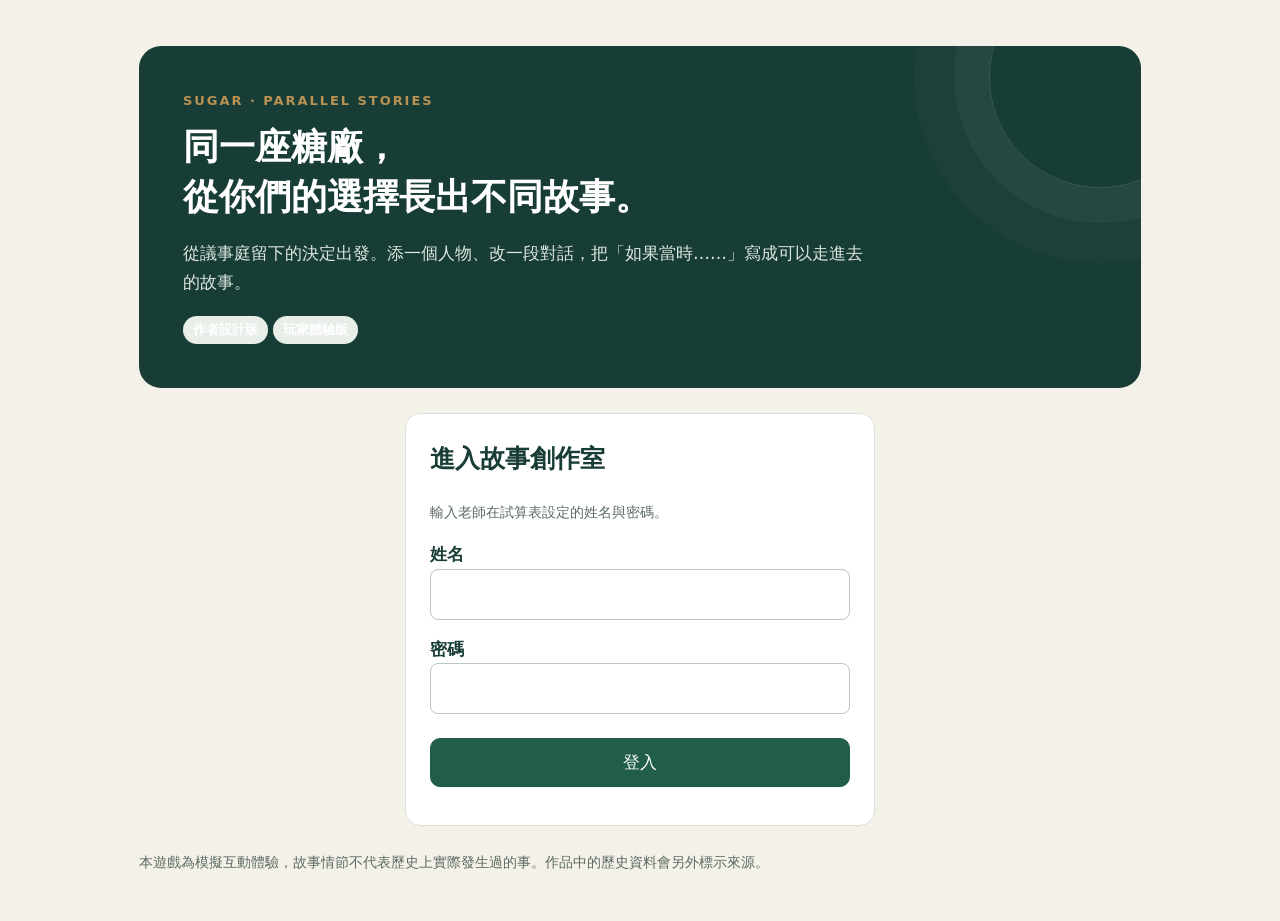
==== index.html @ bdce136a "Add collaborative story editor and GAS connection" ====
<!doctype html>
<html lang="zh-Hant"><head><meta charset="utf-8"><meta name="viewport" content="width=device-width,initial-scale=1"><title>糖的多重宇宙｜故事創作室</title>
<style>
:root{--ink:#183d36;--green:#215d4b;--paper:#f4f1e8;--line:#d9dfd7;--muted:#5c6b65;--gold:#b48032;--blue:#386b94;--red:#a94135}*{box-sizing:border-box}body{margin:0;background:var(--paper);color:var(--ink);font:17px/1.7 system-ui,"Noto Sans TC",sans-serif}button,input,textarea,select{font:inherit}button{cursor:pointer;border:1px solid var(--line);background:white;color:var(--ink);border-radius:10px;padding:9px 16px;min-height:44px}button:hover{border-color:var(--green);background:#edf3ed}button:disabled{opacity:.48;cursor:wait}button.primary{background:var(--green);border-color:var(--green);color:white}button.danger{color:var(--red)}button.small{padding:5px 10px;font-size:14px;min-height:36px}a{color:var(--green)}h1,h2,h3,p{margin-top:0}h1{font-size:30px;line-height:1.4}h2{font-size:25px}h3{font-size:20px;margin-bottom:10px}small,.muted{color:var(--muted);font-size:14px}.eyebrow{font-size:13px;letter-spacing:.15em;color:#b89252;font-weight:750}.top{background:#183d36;color:white;padding:20px 32px;display:flex;align-items:center;justify-content:space-between;gap:18px;flex-wrap:wrap}.brand{font-size:23px;font-weight:800;letter-spacing:.05em}.top .muted{color:#cfddd4}.top select{max-width:250px;color:var(--ink)}.row{display:flex;gap:12px;align-items:center;flex-wrap:wrap}.row.between{justify-content:space-between}.shell{display:grid;grid-template-columns:215px 1fr;min-height:calc(100vh - 100px)}aside.nav{padding:28px 18px;border-right:1px solid var(--line)}.nav button{display:block;width:100%;text-align:left;margin-bottom:7px;background:transparent;border-color:transparent}.nav button.active{background:var(--ink);color:white}.nav .divider{margin-top:24px;border-top:1px solid var(--line);padding-top:18px}main{padding:30px;max-width:1350px;width:100%;min-width:0}.panel,.card{background:white;border:1px solid var(--line);border-radius:15px;padding:24px;margin-bottom:18px}.card{box-shadow:0 5px 22px #153d3006}.card h3{margin-bottom:8px}.grid{display:grid;grid-template-columns:repeat(auto-fit,minmax(245px,1fr));gap:18px}.grid .card{margin-bottom:0}.split{display:grid;grid-template-columns:260px minmax(0,1fr);gap:22px}.list button{display:block;text-align:left;width:100%;margin-bottom:9px;white-space:normal}.list button.selected{border:2px solid var(--green);background:#edf4ef}.tag{display:inline-block;padding:3px 10px;border-radius:20px;background:#e8efe9;font-size:13px;font-weight:700}.tag.choice{background:#f6ead2;color:#86570d}.tag.ending{background:#e5edf7;color:#315e88}.tag.pending{background:#faeadb;color:#92531c}.tag.material{background:#f3e8f1;color:#7c4c74}.notice{border-left:4px solid var(--gold);background:#fcf6e8;padding:14px 18px;border-radius:5px;margin-bottom:20px}.notice.good{border-color:var(--green);background:#eaf3ed}.notice.error{border-color:var(--red);background:#fff0ed;white-space:pre-wrap}label{display:block;font-weight:650;margin:15px 0 6px}input,select,textarea{width:100%;padding:10px 12px;border:1px solid #bac9c0;border-radius:8px;background:white;color:var(--ink);font-weight:400}textarea{min-height:105px;resize:vertical;line-height:1.7}input:focus,select:focus,textarea:focus,button:focus-visible{outline:3px solid #c4d8ce;outline-offset:2px}input[type=checkbox]{width:auto;margin-right:8px;accent-color:var(--green)}label.check{font-size:15px;font-weight:400}.toolbar{display:flex;gap:10px;align-items:center;flex-wrap:wrap;margin:22px 0 8px}.sticky{position:sticky;bottom:0;padding:12px;background:#fffef5f5;border:1px solid var(--line);border-radius:10px;z-index:2}.save-state{font-size:14px;color:var(--muted)}.option{border-left:4px solid #c7a565;padding:0 0 8px 16px;margin:20px 0}.option .row>label{flex:1}.option label{margin:8px 0}.hero{max-width:1050px;margin:46px auto;padding:0 24px}.hero-head{background:var(--ink);color:white;border-radius:22px;padding:44px;position:relative;overflow:hidden}.hero-head:after{content:"";position:absolute;width:220px;height:220px;border:1px solid #ffffff22;border-radius:50%;right:-70px;top:-80px;box-shadow:0 0 0 35px #ffffff09,0 0 0 75px #ffffff05;pointer-events:none}.hero-head h1{font-size:36px;max-width:700px;margin:10px 0 16px}.hero-head p{max-width:680px;color:#dce6df}.login{max-width:470px;margin:25px auto}.demo{background:#ffedc6;color:#6d4a12;padding:8px 20px;text-align:center;font-size:14px}.spinner{display:inline-block;width:16px;height:16px;border:2px solid #ffffff66;border-top-color:white;border-radius:50%;animation:spin .8s linear infinite;margin-right:7px;vertical-align:middle}@keyframes spin{to{transform:rotate(360deg)}}#toast{position:fixed;bottom:24px;left:50%;transform:translateX(-50%);padding:12px 22px;background:var(--ink);color:white;border-radius:10px;z-index:30;max-width:90%;box-shadow:0 8px 30px #0003}#toast:empty{display:none}.map-wrap{overflow:auto;max-height:650px;border-radius:12px;background:#f5f8f2;border:1px solid var(--line)}.map-canvas{position:relative}.map-node{position:absolute;width:215px;min-height:90px;text-align:left;box-shadow:0 3px 10px #153d3010}.map-node b{display:block}.map-node small{display:block;font-size:12px}.map-canvas svg{position:absolute;top:0;left:0;overflow:visible}.play{max-width:900px;margin:36px auto;padding:0 22px}.play-card{padding:36px;background:white;border:1px solid var(--line);border-radius:18px;box-shadow:0 10px 35px #183d3608}.story-text{font-size:20px;white-space:pre-wrap;line-height:1.95;margin:24px 0}.play-options button{display:block;width:100%;text-align:left;padding:17px 20px;margin:13px 0;border:1px solid #a9bfb2}.play-img{max-height:350px;width:100%;object-fit:contain;background:#edf2ec;border-radius:12px;margin:14px 0}.role-img{width:100%;height:180px;object-fit:contain;border-radius:9px;background:#f1f4eb}.kicker{font-size:14px;color:var(--muted)}details{border-top:1px solid var(--line);padding:14px 0;margin-top:22px}summary{cursor:pointer;font-weight:650}.history{white-space:pre-wrap;background:#f6f7f2;padding:14px;border-radius:8px;max-height:280px;overflow:auto;font-size:14px}dialog{border:1px solid var(--line);border-radius:18px;width:min(700px,94vw);max-height:88vh;padding:25px;color:var(--ink)}dialog::backdrop{background:#102d2499}.empty{padding:30px;text-align:center;color:var(--muted)}.source-line{border-top:1px solid var(--line);padding-top:12px;margin-top:12px}.sr-only{position:absolute;width:1px;height:1px;overflow:hidden;clip:rect(0,0,0,0)}
@media(max-width:850px){.shell{grid-template-columns:1fr}.nav{display:flex;overflow-x:auto;padding:12px!important;border-bottom:1px solid var(--line)}.nav button{width:auto;white-space:nowrap;margin:0}.nav .divider{margin:0;padding:0;border:0}.nav .nav-note{display:none}main{padding:20px}.split{grid-template-columns:1fr}.list{display:flex;overflow:auto;gap:8px}.list button{min-width:180px}.hero-head{padding:30px}.hero-head h1{font-size:29px}.top{padding:16px 20px}.play-card{padding:24px}.brand{font-size:20px}.story-text{font-size:18px}}
</style></head><body><div id="app"></div><div id="toast" role="status" aria-live="polite"></div><dialog id="modal"></dialog>
<script src="config.js"></script>
<script src="transport.js"></script>
<script>/* Shared story schema, validation and sample. No credentials or student data. */
var StoryModel = (function () {
  'use strict';
  function copy(x) { return JSON.parse(JSON.stringify(x)); }
  function validate(entities) {
    var alive = entities.filter(function (e) { return !e.deleted; });
    var nodes = alive.filter(function (e) { return e.type === 'node'; });
    var roles = alive.filter(function (e) { return e.type === 'role'; });
    var sources = alive.filter(function (e) { return e.type === 'source'; });
    var byId = {}, errors = [], warnings = [], reached = {};
    alive.forEach(function (e) { byId[e.id] = e; });
    if (!roles.length) errors.push('至少要有一位可選角色。');
    if (!nodes.length) errors.push('還沒有故事情節。');
    var info = alive.find(function(e){return e.type==='info';});
    if (!info || !info.data.title || !info.data.intro) errors.push('請補上故事名稱與共同開場。');
    function targets(n) {
      return n.data.kind === 'choice' ? (n.data.options || []).map(function(o){return o.target;}) : n.data.kind === 'scene' ? [n.data.next] : [];
    }
    nodes.forEach(function(n){
      var d=n.data;
      if (!d.title || !d.text) errors.push('「'+(d.title||'未命名情節')+'」缺少標題或內容。');
      if (['scene','choice','ending'].indexOf(d.kind)<0) errors.push('情節類型不正確。');
      if (d.kind==='choice' && (!d.options || d.options.length<2 || d.options.length>4)) errors.push('「'+d.title+'」請設計 2 至 4 個選項。');
      if(d.kind==='choice') (d.options||[]).forEach(function(o){if(!o.label)errors.push('「'+d.title+'」有空白選項。');});
      targets(n).forEach(function(t){if(!t||!byId[t]||byId[t].type!=='node')errors.push('「'+d.title+'」有尚未接好的下一幕。');});
      (d.sourceIds||[]).forEach(function(id){var s=byId[id];if(!s||s.type!=='source'||!s.data.approved)errors.push('「'+d.title+'」引用的史料尚未由教師確認。');});
      if(d.imageId && (!byId[d.imageId] || byId[d.imageId].type!=='asset'))errors.push('「'+d.title+'」的圖片已刪除。');
    });
    roles.forEach(function(r){
      if(!r.data.name||!r.data.job||!r.data.background)errors.push('角色「'+(r.data.name||'未命名')+'」的身分資料未完成。');
      if(!byId[r.data.startNode]||byId[r.data.startNode].type!=='node')errors.push('角色「'+r.data.name+'」尚未指定起點。');
      if(r.data.imageId && (!byId[r.data.imageId] || byId[r.data.imageId].type!=='asset'))errors.push('角色「'+r.data.name+'」的圖片已刪除。');
    });
    // Fixed point: every reachable node must have a possible path to an ending.
    var canEnd={};nodes.filter(function(n){return n.data.kind==='ending';}).forEach(function(n){canEnd[n.id]=true;});
    var changed=true;
    while(changed){changed=false;nodes.forEach(function(n){if(!canEnd[n.id] && targets(n).some(function(t){return canEnd[t];})){canEnd[n.id]=true;changed=true;}});}
    function walk(id, seen){if(seen[id]||!byId[id]||byId[id].type!=='node')return;seen[id]=true;reached[id]=true;targets(byId[id]).forEach(function(t){walk(t,seen);});}
    roles.forEach(function(r){var seen={};walk(r.data.startNode,seen);Object.keys(seen).forEach(function(id){if(!canEnd[id])errors.push('從「'+r.data.name+'」可走到「'+byId[id].data.title+'」，但無法抵達結局。');});});
    nodes.forEach(function(n){if(!reached[n.id])warnings.push('「'+n.data.title+'」目前沒有角色會走到。');});
    if(!sources.some(function(s){return s.data.approved;}))warnings.push('尚未放入教師確認的歷史資料。');
    return {errors:Array.from(new Set(errors)),warnings:Array.from(new Set(warnings))};
  }
  function seed() {
    function e(id,type,data){return {id:id,type:type,data:data,rev:1,deleted:false};}
    var entities=[
      e('info','info',{title:'明早，春生要去哪裡？',intro:'新工場開始運轉。春生想學機器，家裡卻還有甘蔗沒砍完。選擇一個身分，走進這場交涉。',disclaimer:'本遊戲為學生創作的模擬故事，情節不代表歷史上實際發生過的事。'}),
      e('role-spring','role',{name:'陳春生',job:'製糖工人',background:'想進工場學機器，農忙時也會回家幫忙。阿泉是父親，文清是表哥。',want:'想學會一門技術。',worry:'怕錯過試做，也怕父親一個人做不完。',startNode:'spring-choice',imageId:''}),
      e('role-farmer','role',{name:'陳阿泉',job:'蔗農',background:'靠交蔗養家。春生是兒子，文清是外甥。',want:'收好的甘蔗順利交出去。',worry:'春生去工場後，田裡少一雙手。',startNode:'farmer-choice',imageId:''}),
      e('spring-choice','node',{kind:'choice',title:'明早兩邊都需要我',text:'主任說師傅明早能帶我試做。父親卻說，東邊的田還有一半沒砍。今晚得先給一個答覆。',response:'',options:[{id:'a',label:'先找父親談幫忙時間',target:'ask-neighbor'},{id:'b',label:'先問主任能否改試做時間',target:'ask-chief'}],sourceIds:[],imageId:''}),
      e('farmer-choice','node',{kind:'choice',title:'兒子想去工場',text:'春生把上工的消息告訴我。我希望他學技術，可是明早少一個人，甘蔗恐怕砍不完。',response:'',options:[{id:'a',label:'去問鄰居能否幫半天',target:'ask-neighbor'},{id:'b',label:'請春生先問工場能否改時間',target:'ask-chief'}],sourceIds:[],imageId:''}),
      e('ask-neighbor','node',{kind:'scene',title:'鄰居也在等車',text:'鄰居願意幫半天，但要先知道自己家的車何時到。文清翻開車班簿，還得確認另一戶的安排。',response:'鄰居沒有立刻答應整天幫忙，送蔗和人手得一起商量。',next:'end-help',sourceIds:[],imageId:''}),
      e('ask-chief','node',{kind:'scene',title:'師傅的另一個時段',text:'主任去問師傅。師傅說下午可以再帶一次，但原本要檢查機器的工作，得先找到人接手。',response:'主任請大家確認時間，春生也得重新安排家裡的工作。',next:'end-time',sourceIds:[],imageId:''}),
      e('end-help','node',{kind:'ending',title:'一起等一個確定的時間',text:'春生先去工場。阿泉和鄰居約好輪流幫忙，等文清確認車班，再把剩下的蔗搬到路口。學技術的機會留下了，兩家的工作也變得更依靠彼此。',response:'',sourceIds:[],imageId:''}),
      e('end-time','node',{kind:'ending',title:'重新排過的下午',text:'春生早上留在田裡，下午再去工場。主任找到人先做檢查，師傅才空出時間。大家暫時排好了，但下一次農忙，仍得提早說清楚。',response:'',sourceIds:[],imageId:''}),
      e('source-factory','source',{title:'橋仔頭糖廠資料',fact:'請從讀過的歷史線索卡選一段與本故事有關的史實，並核對原始資料。',url:'https://tcmb.culture.tw/zh-tw/detail?id=20201124000003&indexCode=BOCH_CountryCulture_11',approved:false}),
      e('material-example','material',{who:'春生',stage:'第一輪事件一',action:'跟家裡約好幫忙時間',reason:'想學機器，也想知道家裡哪一天最需要我。',prediction:'父親可能會請鄰居幫忙，但得先確認車班。',setting:'不喜歡答應了又失約。',sample:true})
    ];
    return entities;
  }
  function clean(type,d,isTeacher,old) {
    d=d||{}; var result={};
    var fields={info:['title','intro','disclaimer'],role:['name','job','background','want','worry','startNode','imageId'],node:['kind','title','text','response','next','imageId'],source:['title','fact','url'],material:['who','stage','action','reason','prediction','setting'],comment:['text','targetId']};
    if(!fields[type])throw new Error('無法儲存這種資料。');
    fields[type].forEach(function(k){result[k]=String(d[k]||'').slice(0,k==='text'?6000:2000);});
    if(type==='node'){
      if(['scene','choice','ending'].indexOf(result.kind)<0)throw new Error('請選擇情節類型。');
      result.options=(d.options||[]).slice(0,4).map(function(o,i){return{id:String(o.id||('option-'+i)).slice(0,100),label:String(o.label||'').slice(0,300),target:String(o.target||'').slice(0,120)};});
      result.sourceIds=(d.sourceIds||[]).slice(0,20).map(function(id){return String(id).slice(0,120);});
      result.originMaterialId=String(d.originMaterialId||'').slice(0,120);
    }
    if(type==='source'){
      if(result.url && !/^https:\/\//i.test(result.url))throw new Error('史料連結請使用 https 網址。');
      var same=old && old.title===result.title && old.fact===result.fact && old.url===result.url;
      result.approved=isTeacher ? !!d.approved : !!(same && old.approved);
      if(result.approved && (!result.title||!result.fact||!result.url))throw new Error('教師確認前，請補齊史實、標題和來源網址。');
    }
    return result;
  }
  function publicEntities(entities) {
    var usedImages={};entities.forEach(function(e){if(!e.deleted && ['role','node'].indexOf(e.type)>=0 && e.data.imageId)usedImages[e.data.imageId]=true;});
    return entities.filter(function(e){return !e.deleted && ['info','role','node','source','asset'].indexOf(e.type)>=0 && (e.type!=='source'||e.data.approved) && (e.type!=='asset'||usedImages[e.id]);}).map(function(e){var d=copy(e.data);if(e.type==='node')delete d.originMaterialId;return{id:e.id,type:e.type,data:d};});
  }
  return {copy:copy,validate:validate,seed:seed,clean:clean,publicEntities:publicEntities};
})();
if(typeof module!=='undefined')module.exports=StoryModel;
</script>
<script>
'use strict';
function safeStorage(key){let memory={};try{let store=window[key];store.setItem('__studio_probe__','1');store.removeItem('__studio_probe__');return store}catch(_){return {getItem:k=>memory[k]||null,setItem:(k,v)=>{memory[k]=String(v)},removeItem:k=>{delete memory[k]},key:i=>Object.keys(memory)[i]||null,get length(){return Object.keys(memory).length}}}}
const localStore=safeStorage('localStorage'),sessionStore=safeStorage('sessionStorage');
const $=s=>document.querySelector(s),esc=s=>String(s??'').replace(/[&<>"']/g,c=>({'&':'&amp;','<':'&lt;','>':'&gt;','"':'&quot;',"'":'&#39;'}[c])),uid=()=>('e-'+(crypto.randomUUID?crypto.randomUUID():Date.now()+'-'+Math.random().toString(36).slice(2))),clone=StoryModel.copy;
const real=true,clientId=uid(),route={play:new URLSearchParams(location.search).get('play')||''};
let state={token:sessionStore.getItem('studio-token')||'',user:null,projects:[],pid:'',ws:null,tab:'info',edit:null,dirty:false,busy:false,lease:false,player:null,images:{},polling:false},toastTimer;
const tabs=[['info','01　故事開場'],['role','02　角色身分'],['material','03　議事素材'],['node','04　情節與選擇'],['map','05　故事地圖'],['source','06　歷史資料'],['asset','07　故事圖片'],['preview','08　玩家試玩'],['teacher','教師工作台']];
function toast(t){$('#toast').textContent=t;clearTimeout(toastTimer);toastTimer=setTimeout(()=>$('#toast').textContent='',6500)}
function fail(e){toast(e.message||String(e))}
function raw(name,args){if(!window.studioTransport)return Promise.reject(Error('連線程式未載入，請老師確認 GitHub 上有 transport.js。'));return window.studioTransport.call(name,args)}
async function unwrap(name,args){let r=await raw(name,args);if(!r.ok){let e=Error(r.error.message);e.code=r.error.code;e.latest=r.error.latest;throw e}return r.data}
function api(action,v={}){return unwrap('studioApi',[state.token,action,Object.assign({projectId:state.pid},v)])}
const alive=(type)=>state.ws.entities.filter(e=>!e.deleted&&(!type||e.type===type));
function nameOf(e){return e.data.title||e.data.name||e.data.who||'未命名'}
function labelKind(k){return {scene:'情節',choice:'選擇',ending:'結局'}[k]||k}
function field(label,key,value,area=false,help=''){return `<label>${label}${area?`<textarea data-field="${key}">${esc(value)}</textarea>`:`<input data-field="${key}" value="${esc(value)}">`}</label>${help?`<small>${help}</small>`:''}`}
function selectField(label,key,value,items,blank='請選擇'){return `<label>${label}<select data-field="${key}"><option value="">${blank}</option>${items.map(x=>`<option value="${esc(x.id)}" ${x.id===value?'selected':''}>${esc(x.label||nameOf(x))}</option>`).join('')}</select></label>`}
function openModal(html){$('#modal').innerHTML=`<div class="row between"><h2>查看與管理</h2><button data-act="closeModal">關閉</button></div>${html}`;$('#modal').showModal()}
function draftKey(id){return 'studio-draft:'+state.user.id+':'+state.pid+':'+id}
function writeDraft(){if(!state.edit)return;try{localStore.setItem(draftKey(state.edit.id),JSON.stringify({entity:state.edit,at:new Date().toISOString()}))}catch(e){toast('這個裝置無法保留草稿，請先儲存到作品。')}}
function readForm(){let e=state.edit;if(!e)return;let f=$('#edit-form');if(!f)return;f.querySelectorAll('[data-field]').forEach(el=>{e.data[el.dataset.field]=el.type==='checkbox'?el.checked:el.value});if(e.type==='node'){e.data.options=[...f.querySelectorAll('.option')].map(el=>({id:el.dataset.id,label:el.querySelector('[data-opt="label"]').value,target:el.querySelector('[data-opt="target"]').value}));e.data.sourceIds=[...f.querySelectorAll('[data-source]:checked')].map(el=>el.dataset.source)}state.dirty=true;writeDraft();let s=$('#save-state');if(s)s.textContent='尚未存到作品 · 已保留本機草稿'}
function beforeLeave(){if(!state.dirty)return true;writeDraft();return confirm('這份內容尚未儲存，已保留在本機草稿。要先離開嗎？')}
async function releaseEdit(){let e=state.edit;if(e&&e.type==='node'&&state.lease){try{await api('releaseLease',{entityId:e.id,clientId})}catch(_){}}state.lease=false;state.edit=null;state.dirty=false}
async function loadWorkspace(){state.ws=await api('workspace');state.projects=state.projects.map(p=>p.id===state.pid?Object.assign({},p,{title:state.ws.project.title,releaseId:state.ws.project.releaseId}):p);state.images={};return state.ws}
async function refresh(){await loadWorkspace();renderShell()}
function renderLogin(){state.user=null;$('#app').innerHTML=`<div class="hero"><div class="hero-head"><div class="eyebrow">SUGAR · PARALLEL STORIES</div><h1>同一座糖廠，<br>從你們的選擇長出不同故事。</h1><p>從議事庭留下的決定出發。添一個人物、改一段對話，把「如果當時……」寫成可以走進去的故事。</p><span class="tag">作者設計版</span> <span class="tag">玩家體驗版</span></div><form id="login-form" class="panel login"><h2>進入故事創作室</h2><p class="muted">輸入老師在試算表設定的姓名與密碼。</p><label>姓名<input id="login-name" autocomplete="username" required maxlength="80"></label><label>密碼<input id="login-password" type="password" autocomplete="current-password" required maxlength="128"></label><button class="primary" style="width:100%;margin-top:18px" id="login-submit">登入</button><p id="login-error" role="alert" class="muted" style="margin-top:14px"></p></form><p class="muted">本遊戲為模擬互動體驗，故事情節不代表歷史上實際發生過的事。作品中的歷史資料會另外標示來源。</p></div>`}
async function login(name,password){let b=$('#login-submit');if(b){b.disabled=true;b.innerHTML='<span class="spinner"></span>登入中'}try{let d=await unwrap('studioLogin',[name,password]);state.token=d.token;sessionStore.setItem('studio-token',d.token);state.user=d.user;state.projects=d.projects;state.pid=d.projects[0]?.id||'';if(state.pid)await loadWorkspace();renderShell()}catch(e){$('#login-error').textContent=e.message}finally{if(b){b.disabled=false;b.textContent='登入'}}}
function renderShell(){if(!state.user)return;let prev=state.tab==='preview';$('#app').innerHTML=`<header class="top"><div><div class="brand">糖的多重宇宙 <span style="font-size:14px;font-weight:400">／故事創作室</span></div><div class="muted">${esc(state.user.name)} · ${state.user.role==='teacher'?'教師':'故事作者'}</div></div><div class="row"><label class="sr-only" for="project-select">選擇作品</label><select id="project-select">${state.projects.map(p=>`<option value="${esc(p.id)}" ${p.id===state.pid?'selected':''}>${esc(p.title)}</option>`).join('')}</select><button data-act="logout" class="small">登出</button></div></header><div class="shell"><aside class="nav">${tabs.filter(t=>t[0]!=='teacher'||state.user.role==='teacher').map(t=>`<button data-act="tab" data-id="${t[0]}" class="${state.tab===t[0]?'active':''}">${t[1]}</button>`).join('')}<div class="nav-note divider"><small>一人編一幕，一起接故事。<br>其他人的修改約 12 秒後更新。<br>同一幕一次由一個頁面編輯。</small></div></aside><main id="main">${!state.ws?'<div class="panel"><h2>還沒有可編輯的作品</h2><p>請老師將你的帳號加入作品。</p>'+(state.user.role==='teacher'?'<button data-act="newProject" class="primary">建立作品</button>':'')+'</div>':''}</main></div>`;if(!state.ws)return;if(prev){startPlayer({entities:StoryModel.publicEntities(alive()),version:'草稿',projectId:state.pid},true);return}renderTab()}
function heading(title,description,extra=''){return `<div class="row between" style="margin-bottom:22px"><div><div class="eyebrow">STORY WORKSHOP</div><h1 style="margin:6px 0">${title}</h1><p class="muted" style="margin:0">${description}</p></div>${extra}</div>`}
function draftsMarkup(){let prefix='studio-draft:'+state.user.id+':'+state.pid+':',found=[];for(let i=0;i<localStore.length;i++){let k=localStore.key(i);if(k&&k.startsWith(prefix)){try{let d=JSON.parse(localStore.getItem(k));found.push(d.entity)}catch(_){}}}return found.length?'<div class="notice"><b>這個裝置有尚未送出的草稿</b><div class="toolbar">'+found.map(e=>`<button class="small" data-act="openDraft" data-id="${esc(e.id)}">接回：${esc(nameOf(e))}</button>`).join('')+'</div></div>':''}
function renderTab(){let main=$('#main');if(!main||!state.ws)return;let tab=state.tab;
 if(['info','role','node','source','material'].includes(tab)){let titles={info:['故事從哪裡開始？','先說清楚發生了什麼事，讓觀眾知道自己即將進入什麼世界。'],role:['觀眾可以成為誰？','延續議事庭的角色，補上這個故事真正會用到的經驗。'],node:['把「接下來」寫成一幕','先寫這一刻發生什麼事，再把選項接到下一幕。'],source:['故事裡哪些有歷史依據？','用自己的話寫下史實，再附上看過的資料。'],material:['從你們做過的決定開始','挑一份議事紀錄，想像這個決定之後，還有誰會受到影響。']};let list=alive(tab),create=tab!=='info'?`<button data-act="newEntity" data-id="${tab}" class="primary">＋ ${tab==='node'?'新增一幕':tab==='role'?'新增角色':tab==='source'?'新增史料':'新增素材'}</button>`:'';main.innerHTML=heading(...titles[tab],create)+draftsMarkup()+`<div class="split"><section class="list">${list.map(e=>`<button data-act="selectEntity" data-id="${esc(e.id)}" class="${state.edit?.id===e.id?'selected':''}">${e.type==='node'?`<span class="tag ${e.data.kind}">${labelKind(e.data.kind)}</span><br>`:''}${esc(nameOf(e))}${e.type==='source'?`<br><small>${e.data.approved?'教師已確認':'待核對'}</small>`:''}</button>`).join('')||'<p class="muted">還沒有內容，先新增一張卡。</p>'}</section><section id="editor">${state.edit?editorMarkup():'<div class="panel empty">選一張卡，開始編輯。<br>也可以先看示例，再改成自己的故事。</div>'}</section></div>`;if(state.edit)hydrateImages();return}
 if(tab==='map'){main.innerHTML=heading('看見故事怎麼分開，又在哪裡相遇','點一張情節卡就能修改。線上的文字是玩家可以選的行動。')+mapMarkup();return}
 if(tab==='asset'){main.innerHTML=heading('為故事加入畫面','可上傳 JPG、PNG、WebP；系統會先縮小圖片。請使用有權使用的圖片。')+`<div class="panel"><label>選擇圖片<input type="file" id="image-upload" accept="image/png,image/jpeg,image/webp"></label><p class="muted" id="upload-status">圖片不會自動公開；要等老師發布作品後，玩家才看得到。</p></div><div class="grid">${alive('asset').map(e=>`<div class="card"><img class="role-img" data-image="${esc(e.id)}" alt="${esc(e.data.name)}"><h3>${esc(e.data.name)}</h3><p class="muted">在角色或情節卡的「圖片」欄選取即可使用。</p></div>`).join('')}</div>`;hydrateImages();return}
 if(tab==='teacher')renderTeacher();
}
function editorMarkup(){let e=state.edit,d=e.data,type=e.type,nodes=alive('node'),assets=alive('asset'),body='';let draft=localStore.getItem(draftKey(e.id));
 if(type==='info')body=field('作品名稱','title',d.title)+field('共同開場','intro',d.intro,true,'交代地點、正在發生的事，以及觀眾需要面對的問題。')+field('故事說明','disclaimer',d.disclaimer,true);
 if(type==='role')body=field('角色姓名','name',d.name)+field('身分／職業','job',d.job)+field('背景與人物關係','background',d.background,true)+field('他希望什麼？','want',d.want)+field('他擔心什麼？','worry',d.worry)+selectField('從哪一幕開始？','startNode',d.startNode,nodes)+selectField('角色圖片','imageId',d.imageId,assets,'先不放圖片');
 if(type==='node')body=`${d.originMaterialId?`<div class="notice"><b>這一幕來自議事素材</b><p style="margin:6px 0">${esc(alive('material').find(x=>x.id===d.originMaterialId)?.data.reason||'原素材已移到回收區')}</p><small>沿用當時的理由，補上後來發生的事。</small></div>`:''}`+selectField('這一幕的類型','kind',d.kind,[{id:'scene',label:'情節：讀完接下一幕'},{id:'choice',label:'選擇：觀眾決定怎麼做'},{id:'ending',label:'結局：這條故事在這裡收束'}])+field('這一幕叫什麼？','title',d.title)+field('觀眾會看到的故事','text',d.text,true,'寫出人物的動作或對話，讓觀眾知道眼前發生什麼事。')+(d.kind==='choice'?`<label>觀眾可以怎麼做？</label><small>先設計兩個合理的做法；想讓第三條故事出現時再新增。</small>${(d.options||[]).map((o,i)=>`<div class="option" data-id="${esc(o.id)}"><label>選項 ${i+1}<input data-opt="label" value="${esc(o.label)}" placeholder="例如：先去問鄰居能不能幫半天"></label><label>選了以後到哪一幕？<select data-opt="target"><option value="">先留白，稍後接線</option>${nodes.map(n=>`<option value="${esc(n.id)}" ${o.target===n.id?'selected':''}>${esc(n.data.title)}</option>`).join('')}</select></label><button class="small danger" type="button" data-act="removeOption" data-id="${i}">移除這個選項</button></div>`).join('')}<button type="button" data-act="addOption" ${d.options?.length>=4?'disabled':''}>＋ 加一個選項</button>`:d.kind==='scene'?selectField('讀完以後到哪一幕？','next',d.next,nodes):'<div class="notice good">這是一個結局。說清楚誰的生活改變了，也可以留下尚未解決的事。</div>')+field('補充對話或後續反應（可留白）','response',d.response,true)+selectField('這一幕的圖片','imageId',d.imageId,assets,'先不放圖片')+`<label>引用哪些歷史資料？</label>${alive('source').map(s=>`<label class="check"><input type="checkbox" data-source="${esc(s.id)}" ${(d.sourceIds||[]).includes(s.id)?'checked':''}>${esc(s.data.title)} · ${s.data.approved?'教師已確認':'待核對'}</label>`).join('')||'<small>先到「歷史資料」新增史料卡。</small>'}`;
 if(type==='source')body=field('資料名稱','title',d.title)+field('從資料中確認的史實','fact',d.fact,true,'只寫資料真的有提到的內容。角色的心情與結局可以創作。')+field('原始資料網址','url',d.url)+(state.user.role==='teacher'?`<label class="check"><input type="checkbox" data-field="approved" ${d.approved?'checked':''}>我已核對原資料，確認這段史實可以使用。</label>`:`<div class="notice ${d.approved?'good':''}">${d.approved?'教師已確認。修改內容後，會重新等待核對。':'由教師核對後，才能用於發布作品。'}</div>`);
 if(type==='material')body=field('這是誰的決定？','who',d.who)+field('哪個事件／回合？','stage',d.stage)+field('當時怎麼選？','action',d.action)+field('當時的理由','reason',d.reason,true)+field('預想會發生什麼事？','prediction',d.prediction,true)+field('想保留的角色設定','setting',d.setting,true)+`<button type="button" data-act="materialToNode">用這份素材建立一幕</button>`;
 let lease=type==='node'?`<div class="notice ${state.lease?'good':''}">${state.lease?'這一幕目前由你編輯。':'目前無法儲存這一幕。可以閱讀、保留本機草稿，或重新取得編輯權。'} ${!state.lease?'<button type="button" class="small" data-act="acquire">重新取得編輯權</button>':''}</div>`:'';
 return `<form id="edit-form" class="panel">${lease}<div class="row between"><span class="tag">${{info:'共同開場',role:'角色卡',node:labelKind(d.kind),source:'歷史資料',material:'議事素材'}[type]}</span><small>${e.rev?'版本 '+e.rev:'尚未建立'}</small></div>${draft&&!state.dirty?'<div class="notice" style="margin-top:16px">這個裝置有未清除的草稿。<button class="small" type="button" data-act="recoverDraft">查看並接回草稿</button></div>':''}${body}<div class="toolbar sticky"><button type="submit" class="primary" id="save-button" ${state.busy||(type==='node'&&!state.lease)?'disabled':''}>${state.busy?'<span class="spinner"></span>儲存中':'儲存這張卡'}</button><span class="save-state" id="save-state">${state.dirty?'尚未存到作品 · 已保留本機草稿':'已載入作品內容'}</span>${e.rev?'<button type="button" class="small" data-act="history">修改紀錄</button>':''}${e.rev&&type!=='info'?'<button type="button" class="small danger" data-act="deleteEntity">移到回收區</button>':''}</div></form>${type==='node'&&e.rev?commentsMarkup(e.id):''}`;
}
function commentsMarkup(id){let comments=alive('comment').filter(c=>c.data.targetId===id);return `<div class="panel"><h3>一起討論這一幕</h3>${comments.map(c=>`<p><span class="tag">${esc(state.ws.users.find(u=>u.id===c.updatedBy)?.name||'故事作者')}</span> ${esc(c.data.text)}</p>`).join('')}<label>留言<textarea id="comment-text" placeholder="例如：如果阿泉先答應了，春生還會擔心什麼？"></textarea></label><button data-act="comment">留下建議</button></div>`}
async function selectEntity(id){if(!beforeLeave())return;await releaseEdit();let e=state.ws.entities.find(e=>e.id===id);if(!e||e.deleted)return;state.edit=clone(e);state.tab=e.type;if(e.type==='node')await acquire(false);renderShell()}
async function acquire(render=true){try{await api('lease',{entityId:state.edit.id,clientId});state.lease=true}catch(e){state.lease=false;toast(e.message)}if(render)renderTab()}
async function newEntity(type,custom){if(!beforeLeave())return;await releaseEdit();let data={info:{},role:{name:'',job:'',background:'',want:'',worry:'',startNode:'',imageId:''},node:{kind:'choice',title:'',text:'',response:'',next:'',options:[{id:uid(),label:'',target:''},{id:uid(),label:'',target:''}],sourceIds:[],imageId:''},source:{title:'',fact:'',url:'',approved:false},material:{who:'',stage:'',action:'',reason:'',prediction:'',setting:''}}[type];state.edit={id:uid(),type,data:Object.assign(data,custom||{}),rev:0,deleted:false};state.tab=type;state.dirty=true;writeDraft();if(type==='node')await acquire(false);renderShell()}
async function save(){if(state.busy||!state.edit)return;readForm();state.busy=true;let b=$('#save-button');if(b){b.disabled=true;b.innerHTML='<span class="spinner"></span>儲存中'}$('#edit-form')?.querySelectorAll('input,textarea,select,button').forEach(el=>el.disabled=true);try{let e=state.edit,result=await api('save',{id:e.id,type:e.type,data:e.data,expectedRev:e.rev,clientId});localStore.removeItem(draftKey(e.id));state.edit=result;state.dirty=false;await loadWorkspace();toast('已儲存到作品。其他人很快就能看到。')}catch(e){writeDraft();if(e.code==='CONFLICT')showConflict(e);else toast(e.message)}finally{state.busy=false;if(state.ws&&state.tab!=='preview')renderShell()}}
function showConflict(e){openModal(`<div class="notice error">${esc(e.message)}</div><h3>目前作品中的版本</h3><pre class="history">${esc(JSON.stringify(e.latest?.data||{},null,2))}</pre><h3>你尚未送出的草稿</h3><pre class="history">${esc(JSON.stringify(state.edit.data,null,2))}</pre><p>草稿會留在本機。先載入新版本，將要保留的句子重新加入，再儲存。</p><button data-act="loadLatest" data-id="${esc(state.edit.id)}" class="primary">載入最新版本</button>`)}
function mapMarkup(){let nodes=alive('node'),roles=alive('role'),depth={},queue=roles.map(r=>[r.data.startNode,1]);while(queue.length){let [id,n]=queue.shift();if(depth[id]!==undefined||!nodes.some(x=>x.id===id))continue;depth[id]=n;let x=nodes.find(x=>x.id===id),targets=x.data.kind==='choice'?(x.data.options||[]).map(o=>o.target):x.data.kind==='scene'?[x.data.next]:[];targets.forEach(t=>queue.push([t,n+1]))}let orphan=Math.max(1,...Object.values(depth))+1;nodes.forEach(n=>{if(depth[n.id]===undefined)depth[n.id]=orphan});let all=[...roles.map(r=>({...r,depth:0})),...nodes.map(n=>({...n,depth:depth[n.id]}))],counts={},pos={};all.forEach(e=>{let col=e.depth,index=counts[col]||0;counts[col]=index+1;pos[e.id]={x:col*300+22,y:index*145+25}});let w=(Math.max(0,...all.map(x=>x.depth))+1)*300+15,h=Math.max(360,...Object.values(counts).map(n=>n*145+30));let lines='';all.forEach(e=>{let links=e.type==='role'?[{target:e.data.startNode,label:'角色起點'}]:e.data.kind==='choice'?(e.data.options||[]).map(o=>({target:o.target,label:o.label})):e.data.kind==='scene'?[{target:e.data.next,label:'下一幕'}]:[];links.forEach((l,i)=>{let a=pos[e.id],b=pos[l.target];if(!b)return;let x1=a.x+215,y1=a.y+42+i*10,x2=b.x,y2=b.y+42,back=x2<=x1,m=(x1+x2)/2;lines+=`<path d="M${x1} ${y1} C${back?x1+60:m} ${y1},${back?x2-35:m} ${y2},${x2} ${y2}" fill="none" stroke="#8ca898" stroke-width="2" marker-end="url(#arrow)"/><text x="${back?x1+4:x1+8}" y="${y1-8}" font-size="11" fill="#54685e">${esc(l.label.slice(0,9))}</text>`})});let check=StoryModel.validate(alive());return `<div class="row" style="margin-bottom:15px"><span class="tag">${roles.length} 個身分</span><span class="tag choice">${nodes.filter(n=>n.data.kind==='choice').length} 個選擇點</span><span class="tag ending">${nodes.filter(n=>n.data.kind==='ending').length} 個結局</span></div><div class="map-wrap"><div class="map-canvas" style="width:${w}px;height:${h}px"><svg width="${w}" height="${h}" aria-hidden="true"><defs><marker id="arrow" markerWidth="8" markerHeight="8" refX="7" refY="4" orient="auto"><path d="M0,0 L8,4 L0,8" fill="#8ca898"/></marker></defs>${lines}</svg>${all.map(e=>`<button class="map-node" style="left:${pos[e.id].x}px;top:${pos[e.id].y}px" data-act="selectEntity" data-id="${esc(e.id)}"><span class="tag ${e.data.kind||''}">${e.type==='role'?'身分':labelKind(e.data.kind)}</span><b>${esc(nameOf(e))}</b><small>${e.type==='role'?esc(e.data.job):e.data.kind==='ending'?'故事在此收束':'點卡片修改'}</small></button>`).join('')}</div></div><div class="panel" style="margin-top:20px"><h3>故事檢查</h3>${check.errors.length?check.errors.map(e=>`<p style="color:var(--red)">• ${esc(e)}</p>`).join(''):'<p>每位角色都有起點，所有可到達的情節都能走向結局。</p>'}${check.warnings.map(e=>`<p class="muted">• ${esc(e)}</p>`).join('')}</div>`}
function renderTeacher(){let p=state.ws.project;$('#main').innerHTML=heading('把草稿變成大家可以玩的故事','先試走每條路線，核對史實，再由你決定何時公開。')+`<div class="grid"><div class="card"><span class="tag">作品管理</span><h2 style="margin-top:15px">${esc(p.title)}</h2><p>${p.members.length} 位共同作者</p><div class="toolbar"><button data-act="members">安排共編成員</button><button data-act="newProject">建立另一個作品</button></div></div><div class="card"><span class="tag ending">玩家版本</span><h2 style="margin-top:15px">${p.releaseId?'已有公開版本':'尚未公開'}</h2><p class="muted">發布後的故事固定保留。之後修改草稿，不會立刻改到玩家看到的內容。</p><div class="toolbar"><button data-act="publish" class="primary" id="publish-button">檢查並發布新版本</button>${p.releaseId?'<button data-act="unpublish">停止公開</button>':''}</div>${p.releaseId?`<label>玩家網址<input readonly value="${esc(playerUrl())}"></label><button data-act="openPublished">在這裡試玩公開版</button>`:''}</div><div class="card"><span class="tag material">接續議事庭</span><h3 style="margin-top:15px">匯入已做過的決定</h3><p class="muted">支援 r9 版議事庭的 Events 工作表。只讀取角色、決策與理由，以代號顯示作者，不讀取帳號或密碼。</p><label>舊議事庭試算表 ID<input id="import-id" placeholder="網址 /d/ 與 /edit 之間的字串"></label><button data-act="import" id="import-button">匯入議事素材</button></div><div class="card"><span class="tag">回收區</span><h3 style="margin-top:15px">找回刪除的卡片</h3>${state.ws.entities.filter(e=>e.deleted).map(e=>`<p>${esc(nameOf(e))} <button class="small" data-act="history" data-id="${esc(e.id)}">查看並還原</button></p>`).join('')||'<p class="muted">目前沒有刪除的內容。</p>'}</div></div>`}
function playerUrl(){let base=location.href.split('?')[0].split('#')[0];return base+'?play='+encodeURIComponent(state.pid)}
async function history(id){let e=state.ws.entities.find(x=>x.id===id),vs=await api('history',{entityId:id});openModal(`<h3>${esc(nameOf(e))} · 修改紀錄</h3>${vs.map(v=>`<details><summary>版本 ${v.rev} · ${esc(v.at.slice(0,19).replace('T',' '))} UTC · ${v.deleted?'移到回收區':'儲存'}</summary><pre class="history">${esc(JSON.stringify(v.data,null,2))}</pre>${state.user.role==='teacher'?`<button class="small" data-act="restore" data-id="${esc(id)}" data-version="${esc(v.id)}">把這份內容還原為新版本</button>`:''}</details>`).join('')||'<p>尚無修改紀錄。</p>'}`)}
async function hydrateImages(){let els=[...document.querySelectorAll('[data-image]')];await Promise.allSettled(els.map(async img=>{let id=img.dataset.image;if(!id)return;try{let key=(state.player&&!state.player.preview?state.player.data.releaseId:'edit')+':'+id;if(!state.images[key])state.images[key]=state.player&&!state.player.preview?await unwrap('studioPublicImage',[state.player.data.projectId,state.player.data.releaseId,id]):await api('image',{assetId:id});if(img.isConnected)img.src=state.images[key]}catch(e){img.alt='圖片暫時無法讀取'}}))}
async function upload(file){if(!file)return;let status=$('#upload-status');status.textContent='正在縮小並上傳圖片……';$('#image-upload').disabled=true;try{if(!/^image\/(png|jpeg|webp)$/.test(file.type))throw Error('請選 PNG、JPG 或 WebP。');if(file.size>15000000)throw Error('原始圖片請小於 15MB。');let dataUrl=await compressImage(file);await api('upload',{name:file.name,dataUrl});await refresh();toast('圖片已放進這個作品。')}catch(e){fail(e);if(status.isConnected)status.textContent=e.message}finally{if($('#image-upload'))$('#image-upload').disabled=false}}
function compressImage(file){return new Promise((resolve,reject)=>{let u=URL.createObjectURL(file),im=new Image();im.onload=()=>{try{let c=document.createElement('canvas'),ratio=Math.min(1,1400/Math.max(im.width,im.height));c.width=Math.round(im.width*ratio);c.height=Math.round(im.height*ratio);let cx=c.getContext('2d');cx.fillStyle='#ffffff';cx.fillRect(0,0,c.width,c.height);cx.drawImage(im,0,0,c.width,c.height);let q=.85,url=c.toDataURL('image/jpeg',q);while(url.length>990000&&q>.35){q-=.1;url=c.toDataURL('image/jpeg',q)}if(url.length>1000000)throw Error('圖片細節太多，請改用較小的圖片。');resolve(url)}catch(e){reject(e)}finally{URL.revokeObjectURL(u)}};im.onerror=()=>{URL.revokeObjectURL(u);reject(Error('圖片無法開啟。'))};im.src=u})}
// One player renderer serves both author preview and immutable public releases.
function startPlayer(data,preview=false){state.player={data,preview,roleId:'',path:[],choices:[]};if(!preview){let saved=localStore.getItem('studio-play:'+data.projectId+':'+data.releaseId);if(saved)try{let s=JSON.parse(saved);if(data.entities.some(e=>e.id===s.roleId&&e.type==='role')&&s.path.every(id=>data.entities.some(e=>e.id===id&&e.type==='node')))Object.assign(state.player,s)}catch(_){}}renderPlayer()}
function rememberPlayer(){let p=state.player;if(!p.preview)try{localStore.setItem('studio-play:'+p.data.projectId+':'+p.data.releaseId,JSON.stringify({roleId:p.roleId,path:p.path,choices:p.choices}))}catch(_){}}
function renderPlayer(){let p=state.player,entities=p.data.entities,info=entities.find(e=>e.type==='info')?.data||{},role=entities.find(e=>e.id===p.roleId),node=entities.find(e=>e.id===p.path.at(-1)),target=p.preview?$('#main'):$('#app');if(!target)return;let body='';
 if(!role){body=`<div class="hero-head"><div class="eyebrow">SUGAR · AN INTERACTIVE STORY</div><h1>${esc(info.title||'糖的多重宇宙')}</h1><p style="white-space:pre-wrap">${esc(info.intro||'')}</p></div><h2 style="margin:28px 0 15px">你想從誰的生活開始？</h2><div class="grid">${entities.filter(e=>e.type==='role').map(r=>`<div class="card">${r.data.imageId?`<img class="role-img" data-image="${esc(r.data.imageId)}" alt="${esc(r.data.name)}">`:''}<span class="tag">${esc(r.data.job)}</span><h2 style="margin:14px 0 8px">${esc(r.data.name)}</h2><p>${esc(r.data.background)}</p>${r.data.want?`<p><b>期望：</b>${esc(r.data.want)}</p>`:''}${r.data.worry?`<p><b>擔心：</b>${esc(r.data.worry)}</p>`:''}<button class="primary" data-act="chooseRole" data-id="${esc(r.id)}">以這個身分開始</button></div>`).join('')}</div><p class="muted" style="margin-top:24px">${esc(info.disclaimer||'本作品為模擬故事，情節不代表歷史上實際發生過的事。')}</p>`}
 else if(!node){body='<div class="notice error">這條路線還沒接好。請回到設計版，幫角色指定起點或下一幕。</div><button data-act="restart">重選身分</button>'}
 else {let d=node.data;body=`<div class="row between" style="margin-bottom:18px"><span class="tag">${esc(role.data.name)} ／ ${esc(role.data.job)}</span><span class="kicker">${d.kind==='ending'?'走到了這一個結局':`第 ${p.path.length} 幕`}</span></div><article class="play-card"><span class="eyebrow">${d.kind==='ending'?'ONE POSSIBLE ENDING':'YOUR STORY CONTINUES'}</span><h1 style="margin:12px 0">${esc(d.title)}</h1>${d.imageId?`<img class="play-img" data-image="${esc(d.imageId)}" alt="${esc(d.title)}">`:''}<div class="story-text">${esc(d.text)}</div>${d.response?`<p style="white-space:pre-wrap">${esc(d.response)}</p>`:''}<div class="play-options">${d.kind==='choice'?(d.options||[]).map((o,i)=>`<button data-act="playNext" data-id="${esc(o.target)}" data-option="${i}"><b>${i+1}.</b> ${esc(o.label)}</button>`).join(''):d.kind==='scene'?`<button class="primary" data-act="playNext" data-id="${esc(d.next)}">繼續故事 →</button>`:'<button class="primary" data-act="restart">換個身分，再走一次</button>'}</div>${(d.sourceIds||[]).length?`<details><summary>這一幕的歷史線索</summary>${(d.sourceIds||[]).map(id=>sourceCard(entities.find(e=>e.id===id))).join('')}</details>`:''}${d.kind==='ending'&&p.choices.length?`<details><summary>回看這條路上的選擇</summary>${p.choices.map(c=>`<p>在「${esc(c.title)}」選了：<b>${esc(c.label)}</b></p>`).join('')}</details>`:''}</article><div class="toolbar">${p.path.length>1?'<button data-act="playBack">回到上一幕</button>':''}<button data-act="restart">重選身分</button></div>`}
 target.innerHTML=`<div class="play" style="${p.preview?'margin:0 auto':''}">${p.preview?'<div class="notice">作者試玩：呈現目前已儲存的草稿；不會公開給玩家。待核對的史料不會顯示。</div>':`<div class="row between" style="margin-bottom:22px"><div class="brand">糖的多重宇宙</div><small>學生互動故事 · 版本 ${esc(p.data.version)}</small></div>`}${body}<details><summary>歷史資料與創作說明</summary><p class="muted">${esc(info.disclaimer||'本作品為模擬互動故事。')}</p>${entities.filter(e=>e.type==='source'&&e.data.approved).map(sourceCard).join('')||'<p class="muted">尚未加入已確認的史料。</p>'}</details></div>`;hydrateImages()}
function sourceCard(e){if(!e||!e.data.approved)return '';let d=e.data,url=/^https:\/\//i.test(d.url)?d.url:'';return `<div class="source-line"><b>${esc(d.title)}</b><p style="white-space:pre-wrap">${esc(d.fact)}</p>${url?`<a href="${esc(url)}" target="_blank" rel="noopener noreferrer">查看原始資料 ↗</a>`:''}</div>`}
async function published(pid){let data=await unwrap('studioPublished',[pid]);state.images={};startPlayer(data,false)}
async function poll(){if(!state.user||!state.pid||state.busy||state.polling||document.hidden)return;state.polling=true;try{let old=state.edit,ws=await api('workspace');state.ws=ws;if(old&&old.type==='node'&&state.lease){let live=ws.leases.some(l=>l.key===state.pid+'|'+old.id&&l.clientId===clientId&&l.userId===state.user.id);if(!live){state.lease=false;toast('這一幕的編輯時間已到，請重新取得編輯權。');if($('#save-button'))$('#save-button').disabled=true}}if(old){let now=ws.entities.find(e=>e.id===old.id);if(now&&now.rev!==old.rev){if(!state.dirty){state.edit=now.deleted?null:clone(now);renderTab()}else{let st=$('#save-state');if(st)st.textContent='作品已有新版本；你的草稿已保留，儲存前會請你比較。'}}}else if(!['preview','asset'].includes(state.tab))renderTab()}catch(e){let st=$('#save-state');if(st)st.textContent='連線暫時中斷，請稍後儲存。'}finally{state.polling=false}}
setInterval(poll,12000);setInterval(async()=>{if(state.edit?.type==='node'&&state.lease&&!document.hidden){try{await api('lease',{entityId:state.edit.id,clientId})}catch(e){state.lease=false;if($('#save-button'))$('#save-button').disabled=true;toast(e.message)}}},25000);
window.addEventListener('beforeunload',e=>{if(state.dirty){writeDraft();e.preventDefault();e.returnValue=''}});
document.addEventListener('input',e=>{if(e.target.closest('#edit-form'))readForm()});
document.addEventListener('change',async e=>{try{if(e.target.id==='project-select'){if(!beforeLeave()){e.target.value=state.pid;return}await releaseEdit();state.pid=e.target.value;state.player=null;await refresh()}if(e.target.matches('[data-field="kind"]')){readForm();renderTab()}if(e.target.id==='image-upload')await upload(e.target.files[0])}catch(err){fail(err)}});
document.addEventListener('submit',async e=>{e.preventDefault();if(e.target.id==='login-form')await login($('#login-name').value,$('#login-password').value);if(e.target.id==='edit-form')await save()});
document.addEventListener('click',async e=>{let b=e.target.closest('[data-act]');if(!b||state.busy)return;let a=b.dataset.act,id=b.dataset.id;try{
 if(a==='closeModal')$('#modal').close();

 if(a==='logout'){if(!beforeLeave())return;await releaseEdit();sessionStore.removeItem('studio-token');state.ws=null;state.player=null;renderLogin()}
 if(a==='tab'){if(!beforeLeave())return;await releaseEdit();state.player=null;state.tab=id;renderShell();if(['info','role','material','node','source'].includes(id)){let first=alive(id)[0];if(first)await selectEntity(first.id)}}
 if(a==='selectEntity')await selectEntity(id);
 if(a==='newEntity')await newEntity(id);
 if(a==='acquire')await acquire();
 if(a==='addOption'){readForm();state.edit.data.options.push({id:uid(),label:'',target:''});writeDraft();renderTab()}
 if(a==='removeOption'){readForm();state.edit.data.options.splice(Number(id),1);writeDraft();renderTab()}
 if(a==='openDraft'){if(!beforeLeave())return;let d=JSON.parse(localStore.getItem(draftKey(id)));if(!d)return;await releaseEdit();state.edit=d.entity;state.dirty=true;state.tab=state.edit.type;if(state.edit.type==='node')await acquire(false);renderShell()}
 if(a==='recoverDraft'){let draft=JSON.parse(localStore.getItem(draftKey(state.edit.id)));if(draft&&confirm('要將本機草稿放回編輯區嗎？接回後仍須按「儲存這張卡」。')){state.edit.data=draft.entity.data;state.edit.rev=draft.entity.rev;state.dirty=true;renderTab()}}
 if(a==='loadLatest'){let target=state.edit.id;$('#modal').close();state.dirty=false;await loadWorkspace();await selectEntity(target)}
 if(a==='history')await history(id||state.edit.id);
 if(a==='restore'){b.disabled=true;try{let current=state.ws.entities.find(e=>e.id===id);await api('restore',{id,expectedRev:current.rev,versionId:b.dataset.version,clientId});$('#modal').close();await loadWorkspace();if(state.edit?.id===id){state.edit=clone(state.ws.entities.find(e=>e.id===id));state.dirty=false}renderShell();toast('已還原成新版本，舊紀錄仍保留。')}finally{b.disabled=false}}
 if(a==='deleteEntity'&&confirm('要將這張卡移到回收區嗎？教師可以還原。')){let x=state.edit;await api('delete',{id:x.id,expectedRev:x.rev,clientId});localStore.removeItem(draftKey(x.id));await releaseEdit();await refresh()}
 if(a==='materialToNode'){readForm();let m=clone(state.edit);await save();if(state.dirty)return;await newEntity('node',{title:'在這個決定之後',text:'',originMaterialId:m.id,options:[{id:uid(),label:m.data.action,target:''},{id:uid(),label:'',target:''}]})}
 if(a==='comment'){let text=$('#comment-text').value.trim();if(!text)return;b.disabled=true;try{await api('save',{id:uid(),type:'comment',data:{targetId:state.edit.id,text},expectedRev:0,clientId});await loadWorkspace();readForm();renderTab()}finally{b.disabled=false}}
 if(a==='newProject'){let title=prompt('新作品名稱','新的糖廠故事');if(!title)return;b.disabled=true;try{let p=await api('createProject',{title});await releaseEdit();state.projects=await api('listProjects');state.pid=p.id;state.tab='info';await refresh();toast('已建立示例作品，可以逐張修改。')}finally{b.disabled=false}}
 if(a==='members')openModal(`<h3>誰可以一起編輯這個作品？</h3><div id="members-form">${state.ws.users.filter(u=>u.role==='student').map(u=>`<label class="check"><input type="checkbox" data-member="${esc(u.id)}" ${state.ws.project.members.includes(u.id)?'checked':''}>${esc(u.name)}</label>`).join('')}</div><button data-act="saveMembers" class="primary">儲存成員</button>`);
 if(a==='saveMembers'){await api('members',{members:[...document.querySelectorAll('[data-member]:checked')].map(el=>el.dataset.member)});$('#modal').close();await refresh();toast('共編成員已更新。')}
 if(a==='publish'){b.disabled=true;b.innerHTML='<span class="spinner"></span>檢查與發布中';try{let rel=await api('publish');await refresh();openModal(`<h3>已發布第 ${rel.version} 版</h3><p>玩家只會讀到這次發布的故事。之後修改草稿，需要再發布才會更新。</p><label>玩家網址<input readonly value="${esc(playerUrl())}"></label><button data-act="openPublished" class="primary">試玩公開版</button>`)}catch(err){openModal('<h3>發布前，還需要補上這些地方</h3><div class="notice error">'+esc(err.message)+'</div><p>草稿已保留。回到對應卡片修改，再試一次。</p>')}finally{if(b.isConnected){b.disabled=false;b.textContent='檢查並發布新版本'}}}
 if(a==='unpublish'&&confirm('要停止公開嗎？玩家將無法繼續開啟故事，草稿仍保留。')){await api('unpublish');await refresh()}
 if(a==='openPublished'){if($('#modal').open)$('#modal').close();let data=await unwrap('studioPublished',[state.pid]);openModal('<h3>公開版試玩</h3><p>此操作會離開編輯畫面。返回設計時，重新開啟原本的作者網址即可。</p><button data-act="enterPublished" class="primary">進入公開版</button>')}
 if(a==='enterPublished'){$('#modal').close();await releaseEdit();await published(state.pid)}
 if(a==='import'){b.disabled=true;b.innerHTML='<span class="spinner"></span>匯入中';try{let r=await api('importDecisions',{spreadsheetId:$('#import-id').value});await refresh();toast(`新增了 ${r.count} 份議事素材。`)}finally{if(b.isConnected){b.disabled=false;b.textContent='匯入議事素材'}}}
 if(a==='chooseRole'){let p=state.player,r=p.data.entities.find(x=>x.id===id);p.roleId=id;p.path=[r.data.startNode];p.choices=[];rememberPlayer();renderPlayer()}
 if(a==='playNext'){let p=state.player,from=p.data.entities.find(x=>x.id===p.path.at(-1));if(from?.data.kind==='choice'){let opt=from.data.options[Number(b.dataset.option)];p.choices.push({at:p.path.length,title:from.data.title,label:opt.label})}p.path.push(id);rememberPlayer();renderPlayer();window.scrollTo({top:0,behavior:'smooth'})}
 if(a==='playBack'){let p=state.player;p.path.pop();p.choices=p.choices.filter(c=>c.at<p.path.length);rememberPlayer();renderPlayer()}
 if(a==='restart'){Object.assign(state.player,{roleId:'',path:[],choices:[]});rememberPlayer();renderPlayer()}
 }catch(err){fail(err)}});
(async function boot(){if(!window.studioTransport||!window.studioTransport.isConfigured()){$('#app').innerHTML='<div class="hero panel"><div class="eyebrow">糖的多重宇宙 · 故事創作室</div><h1>網站介面已就緒</h1><p>還需要老師完成後台連線設定。</p><p>請在 config.js 的 gasUrl 填入 GAS 網頁應用程式的 /exec 網址，並確認 GitHub 上已放入 transport.js。</p><p class="muted">此頁不會建立測試帳號，也不會把學生資料存成公開檔案。</p></div>';return;}if(route.play){try{await published(route.play)}catch(e){$('#app').innerHTML='<div class="hero panel"><h1>故事暫時無法開啟</h1><p>'+esc(e.message)+'</p></div>'}return}if(state.token){try{state.projects=await api('listProjects');state.pid=state.projects[0]?.id||'';if(state.pid){await loadWorkspace();state.user=state.ws.users.find(u=>u.id===(real?JSON.parse(atob(state.token.split('.')[0].replace(/-/g,'+').replace(/_/g,'/'))).id:state.token.split(':')[1]));}if(state.user){renderShell();return}}catch(_){}}renderLogin()})();
</script></body></html>
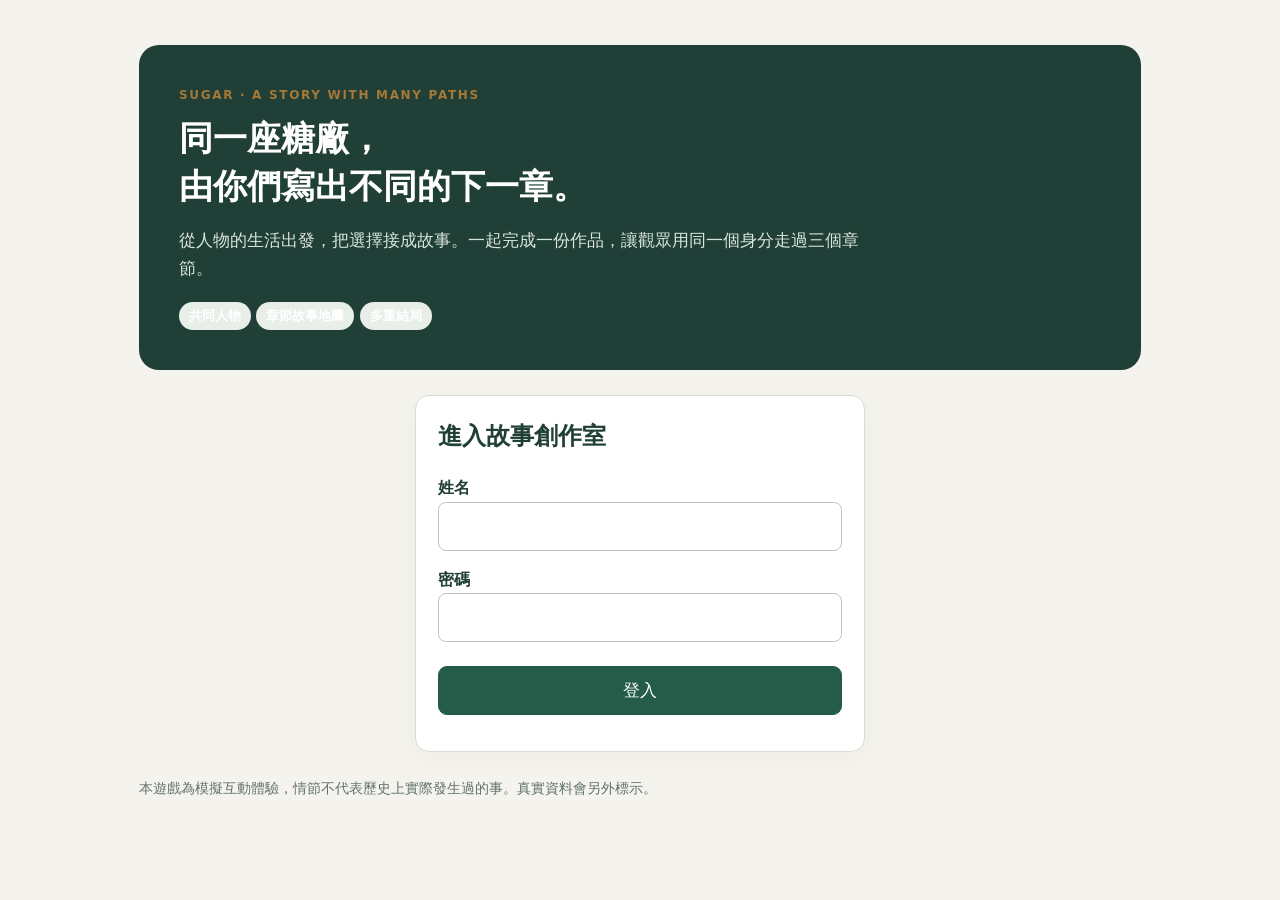
==== commit d4d481d5: "Build single-work three-chapter story map and integrated authoring studio" ====
--- a/index.html
+++ b/index.html
@@ -1,203 +1 @@
-<!doctype html>
-<html lang="zh-Hant"><head><meta charset="utf-8"><meta name="viewport" content="width=device-width,initial-scale=1"><title>糖的多重宇宙｜故事創作室</title>
-<style>
-:root{--ink:#183d36;--green:#215d4b;--paper:#f4f1e8;--line:#d9dfd7;--muted:#5c6b65;--gold:#b48032;--blue:#386b94;--red:#a94135}*{box-sizing:border-box}body{margin:0;background:var(--paper);color:var(--ink);font:17px/1.7 system-ui,"Noto Sans TC",sans-serif}button,input,textarea,select{font:inherit}button{cursor:pointer;border:1px solid var(--line);background:white;color:var(--ink);border-radius:10px;padding:9px 16px;min-height:44px}button:hover{border-color:var(--green);background:#edf3ed}button:disabled{opacity:.48;cursor:wait}button.primary{background:var(--green);border-color:var(--green);color:white}button.danger{color:var(--red)}button.small{padding:5px 10px;font-size:14px;min-height:36px}a{color:var(--green)}h1,h2,h3,p{margin-top:0}h1{font-size:30px;line-height:1.4}h2{font-size:25px}h3{font-size:20px;margin-bottom:10px}small,.muted{color:var(--muted);font-size:14px}.eyebrow{font-size:13px;letter-spacing:.15em;color:#b89252;font-weight:750}.top{background:#183d36;color:white;padding:20px 32px;display:flex;align-items:center;justify-content:space-between;gap:18px;flex-wrap:wrap}.brand{font-size:23px;font-weight:800;letter-spacing:.05em}.top .muted{color:#cfddd4}.top select{max-width:250px;color:var(--ink)}.row{display:flex;gap:12px;align-items:center;flex-wrap:wrap}.row.between{justify-content:space-between}.shell{display:grid;grid-template-columns:215px 1fr;min-height:calc(100vh - 100px)}aside.nav{padding:28px 18px;border-right:1px solid var(--line)}.nav button{display:block;width:100%;text-align:left;margin-bottom:7px;background:transparent;border-color:transparent}.nav button.active{background:var(--ink);color:white}.nav .divider{margin-top:24px;border-top:1px solid var(--line);padding-top:18px}main{padding:30px;max-width:1350px;width:100%;min-width:0}.panel,.card{background:white;border:1px solid var(--line);border-radius:15px;padding:24px;margin-bottom:18px}.card{box-shadow:0 5px 22px #153d3006}.card h3{margin-bottom:8px}.grid{display:grid;grid-template-columns:repeat(auto-fit,minmax(245px,1fr));gap:18px}.grid .card{margin-bottom:0}.split{display:grid;grid-template-columns:260px minmax(0,1fr);gap:22px}.list button{display:block;text-align:left;width:100%;margin-bottom:9px;white-space:normal}.list button.selected{border:2px solid var(--green);background:#edf4ef}.tag{display:inline-block;padding:3px 10px;border-radius:20px;background:#e8efe9;font-size:13px;font-weight:700}.tag.choice{background:#f6ead2;color:#86570d}.tag.ending{background:#e5edf7;color:#315e88}.tag.pending{background:#faeadb;color:#92531c}.tag.material{background:#f3e8f1;color:#7c4c74}.notice{border-left:4px solid var(--gold);background:#fcf6e8;padding:14px 18px;border-radius:5px;margin-bottom:20px}.notice.good{border-color:var(--green);background:#eaf3ed}.notice.error{border-color:var(--red);background:#fff0ed;white-space:pre-wrap}label{display:block;font-weight:650;margin:15px 0 6px}input,select,textarea{width:100%;padding:10px 12px;border:1px solid #bac9c0;border-radius:8px;background:white;color:var(--ink);font-weight:400}textarea{min-height:105px;resize:vertical;line-height:1.7}input:focus,select:focus,textarea:focus,button:focus-visible{outline:3px solid #c4d8ce;outline-offset:2px}input[type=checkbox]{width:auto;margin-right:8px;accent-color:var(--green)}label.check{font-size:15px;font-weight:400}.toolbar{display:flex;gap:10px;align-items:center;flex-wrap:wrap;margin:22px 0 8px}.sticky{position:sticky;bottom:0;padding:12px;background:#fffef5f5;border:1px solid var(--line);border-radius:10px;z-index:2}.save-state{font-size:14px;color:var(--muted)}.option{border-left:4px solid #c7a565;padding:0 0 8px 16px;margin:20px 0}.option .row>label{flex:1}.option label{margin:8px 0}.hero{max-width:1050px;margin:46px auto;padding:0 24px}.hero-head{background:var(--ink);color:white;border-radius:22px;padding:44px;position:relative;overflow:hidden}.hero-head:after{content:"";position:absolute;width:220px;height:220px;border:1px solid #ffffff22;border-radius:50%;right:-70px;top:-80px;box-shadow:0 0 0 35px #ffffff09,0 0 0 75px #ffffff05;pointer-events:none}.hero-head h1{font-size:36px;max-width:700px;margin:10px 0 16px}.hero-head p{max-width:680px;color:#dce6df}.login{max-width:470px;margin:25px auto}.demo{background:#ffedc6;color:#6d4a12;padding:8px 20px;text-align:center;font-size:14px}.spinner{display:inline-block;width:16px;height:16px;border:2px solid #ffffff66;border-top-color:white;border-radius:50%;animation:spin .8s linear infinite;margin-right:7px;vertical-align:middle}@keyframes spin{to{transform:rotate(360deg)}}#toast{position:fixed;bottom:24px;left:50%;transform:translateX(-50%);padding:12px 22px;background:var(--ink);color:white;border-radius:10px;z-index:30;max-width:90%;box-shadow:0 8px 30px #0003}#toast:empty{display:none}.map-wrap{overflow:auto;max-height:650px;border-radius:12px;background:#f5f8f2;border:1px solid var(--line)}.map-canvas{position:relative}.map-node{position:absolute;width:215px;min-height:90px;text-align:left;box-shadow:0 3px 10px #153d3010}.map-node b{display:block}.map-node small{display:block;font-size:12px}.map-canvas svg{position:absolute;top:0;left:0;overflow:visible}.play{max-width:900px;margin:36px auto;padding:0 22px}.play-card{padding:36px;background:white;border:1px solid var(--line);border-radius:18px;box-shadow:0 10px 35px #183d3608}.story-text{font-size:20px;white-space:pre-wrap;line-height:1.95;margin:24px 0}.play-options button{display:block;width:100%;text-align:left;padding:17px 20px;margin:13px 0;border:1px solid #a9bfb2}.play-img{max-height:350px;width:100%;object-fit:contain;background:#edf2ec;border-radius:12px;margin:14px 0}.role-img{width:100%;height:180px;object-fit:contain;border-radius:9px;background:#f1f4eb}.kicker{font-size:14px;color:var(--muted)}details{border-top:1px solid var(--line);padding:14px 0;margin-top:22px}summary{cursor:pointer;font-weight:650}.history{white-space:pre-wrap;background:#f6f7f2;padding:14px;border-radius:8px;max-height:280px;overflow:auto;font-size:14px}dialog{border:1px solid var(--line);border-radius:18px;width:min(700px,94vw);max-height:88vh;padding:25px;color:var(--ink)}dialog::backdrop{background:#102d2499}.empty{padding:30px;text-align:center;color:var(--muted)}.source-line{border-top:1px solid var(--line);padding-top:12px;margin-top:12px}.sr-only{position:absolute;width:1px;height:1px;overflow:hidden;clip:rect(0,0,0,0)}
-@media(max-width:850px){.shell{grid-template-columns:1fr}.nav{display:flex;overflow-x:auto;padding:12px!important;border-bottom:1px solid var(--line)}.nav button{width:auto;white-space:nowrap;margin:0}.nav .divider{margin:0;padding:0;border:0}.nav .nav-note{display:none}main{padding:20px}.split{grid-template-columns:1fr}.list{display:flex;overflow:auto;gap:8px}.list button{min-width:180px}.hero-head{padding:30px}.hero-head h1{font-size:29px}.top{padding:16px 20px}.play-card{padding:24px}.brand{font-size:20px}.story-text{font-size:18px}}
-</style></head><body><div id="app"></div><div id="toast" role="status" aria-live="polite"></div><dialog id="modal"></dialog>
-<script src="config.js"></script>
-<script src="transport.js"></script>
-<script>/* Shared story schema, validation and sample. No credentials or student data. */
-var StoryModel = (function () {
-  'use strict';
-  function copy(x) { return JSON.parse(JSON.stringify(x)); }
-  function validate(entities) {
-    var alive = entities.filter(function (e) { return !e.deleted; });
-    var nodes = alive.filter(function (e) { return e.type === 'node'; });
-    var roles = alive.filter(function (e) { return e.type === 'role'; });
-    var sources = alive.filter(function (e) { return e.type === 'source'; });
-    var byId = {}, errors = [], warnings = [], reached = {};
-    alive.forEach(function (e) { byId[e.id] = e; });
-    if (!roles.length) errors.push('至少要有一位可選角色。');
-    if (!nodes.length) errors.push('還沒有故事情節。');
-    var info = alive.find(function(e){return e.type==='info';});
-    if (!info || !info.data.title || !info.data.intro) errors.push('請補上故事名稱與共同開場。');
-    function targets(n) {
-      return n.data.kind === 'choice' ? (n.data.options || []).map(function(o){return o.target;}) : n.data.kind === 'scene' ? [n.data.next] : [];
-    }
-    nodes.forEach(function(n){
-      var d=n.data;
-      if (!d.title || !d.text) errors.push('「'+(d.title||'未命名情節')+'」缺少標題或內容。');
-      if (['scene','choice','ending'].indexOf(d.kind)<0) errors.push('情節類型不正確。');
-      if (d.kind==='choice' && (!d.options || d.options.length<2 || d.options.length>4)) errors.push('「'+d.title+'」請設計 2 至 4 個選項。');
-      if(d.kind==='choice') (d.options||[]).forEach(function(o){if(!o.label)errors.push('「'+d.title+'」有空白選項。');});
-      targets(n).forEach(function(t){if(!t||!byId[t]||byId[t].type!=='node')errors.push('「'+d.title+'」有尚未接好的下一幕。');});
-      (d.sourceIds||[]).forEach(function(id){var s=byId[id];if(!s||s.type!=='source'||!s.data.approved)errors.push('「'+d.title+'」引用的史料尚未由教師確認。');});
-      if(d.imageId && (!byId[d.imageId] || byId[d.imageId].type!=='asset'))errors.push('「'+d.title+'」的圖片已刪除。');
-    });
-    roles.forEach(function(r){
-      if(!r.data.name||!r.data.job||!r.data.background)errors.push('角色「'+(r.data.name||'未命名')+'」的身分資料未完成。');
-      if(!byId[r.data.startNode]||byId[r.data.startNode].type!=='node')errors.push('角色「'+r.data.name+'」尚未指定起點。');
-      if(r.data.imageId && (!byId[r.data.imageId] || byId[r.data.imageId].type!=='asset'))errors.push('角色「'+r.data.name+'」的圖片已刪除。');
-    });
-    // Fixed point: every reachable node must have a possible path to an ending.
-    var canEnd={};nodes.filter(function(n){return n.data.kind==='ending';}).forEach(function(n){canEnd[n.id]=true;});
-    var changed=true;
-    while(changed){changed=false;nodes.forEach(function(n){if(!canEnd[n.id] && targets(n).some(function(t){return canEnd[t];})){canEnd[n.id]=true;changed=true;}});}
-    function walk(id, seen){if(seen[id]||!byId[id]||byId[id].type!=='node')return;seen[id]=true;reached[id]=true;targets(byId[id]).forEach(function(t){walk(t,seen);});}
-    roles.forEach(function(r){var seen={};walk(r.data.startNode,seen);Object.keys(seen).forEach(function(id){if(!canEnd[id])errors.push('從「'+r.data.name+'」可走到「'+byId[id].data.title+'」，但無法抵達結局。');});});
-    nodes.forEach(function(n){if(!reached[n.id])warnings.push('「'+n.data.title+'」目前沒有角色會走到。');});
-    if(!sources.some(function(s){return s.data.approved;}))warnings.push('尚未放入教師確認的歷史資料。');
-    return {errors:Array.from(new Set(errors)),warnings:Array.from(new Set(warnings))};
-  }
-  function seed() {
-    function e(id,type,data){return {id:id,type:type,data:data,rev:1,deleted:false};}
-    var entities=[
-      e('info','info',{title:'明早，春生要去哪裡？',intro:'新工場開始運轉。春生想學機器，家裡卻還有甘蔗沒砍完。選擇一個身分，走進這場交涉。',disclaimer:'本遊戲為學生創作的模擬故事，情節不代表歷史上實際發生過的事。'}),
-      e('role-spring','role',{name:'陳春生',job:'製糖工人',background:'想進工場學機器，農忙時也會回家幫忙。阿泉是父親，文清是表哥。',want:'想學會一門技術。',worry:'怕錯過試做，也怕父親一個人做不完。',startNode:'spring-choice',imageId:''}),
-      e('role-farmer','role',{name:'陳阿泉',job:'蔗農',background:'靠交蔗養家。春生是兒子，文清是外甥。',want:'收好的甘蔗順利交出去。',worry:'春生去工場後，田裡少一雙手。',startNode:'farmer-choice',imageId:''}),
-      e('spring-choice','node',{kind:'choice',title:'明早兩邊都需要我',text:'主任說師傅明早能帶我試做。父親卻說，東邊的田還有一半沒砍。今晚得先給一個答覆。',response:'',options:[{id:'a',label:'先找父親談幫忙時間',target:'ask-neighbor'},{id:'b',label:'先問主任能否改試做時間',target:'ask-chief'}],sourceIds:[],imageId:''}),
-      e('farmer-choice','node',{kind:'choice',title:'兒子想去工場',text:'春生把上工的消息告訴我。我希望他學技術，可是明早少一個人，甘蔗恐怕砍不完。',response:'',options:[{id:'a',label:'去問鄰居能否幫半天',target:'ask-neighbor'},{id:'b',label:'請春生先問工場能否改時間',target:'ask-chief'}],sourceIds:[],imageId:''}),
-      e('ask-neighbor','node',{kind:'scene',title:'鄰居也在等車',text:'鄰居願意幫半天，但要先知道自己家的車何時到。文清翻開車班簿，還得確認另一戶的安排。',response:'鄰居沒有立刻答應整天幫忙，送蔗和人手得一起商量。',next:'end-help',sourceIds:[],imageId:''}),
-      e('ask-chief','node',{kind:'scene',title:'師傅的另一個時段',text:'主任去問師傅。師傅說下午可以再帶一次，但原本要檢查機器的工作，得先找到人接手。',response:'主任請大家確認時間，春生也得重新安排家裡的工作。',next:'end-time',sourceIds:[],imageId:''}),
-      e('end-help','node',{kind:'ending',title:'一起等一個確定的時間',text:'春生先去工場。阿泉和鄰居約好輪流幫忙，等文清確認車班，再把剩下的蔗搬到路口。學技術的機會留下了，兩家的工作也變得更依靠彼此。',response:'',sourceIds:[],imageId:''}),
-      e('end-time','node',{kind:'ending',title:'重新排過的下午',text:'春生早上留在田裡，下午再去工場。主任找到人先做檢查，師傅才空出時間。大家暫時排好了，但下一次農忙，仍得提早說清楚。',response:'',sourceIds:[],imageId:''}),
-      e('source-factory','source',{title:'橋仔頭糖廠資料',fact:'請從讀過的歷史線索卡選一段與本故事有關的史實，並核對原始資料。',url:'https://tcmb.culture.tw/zh-tw/detail?id=20201124000003&indexCode=BOCH_CountryCulture_11',approved:false}),
-      e('material-example','material',{who:'春生',stage:'第一輪事件一',action:'跟家裡約好幫忙時間',reason:'想學機器，也想知道家裡哪一天最需要我。',prediction:'父親可能會請鄰居幫忙，但得先確認車班。',setting:'不喜歡答應了又失約。',sample:true})
-    ];
-    return entities;
-  }
-  function clean(type,d,isTeacher,old) {
-    d=d||{}; var result={};
-    var fields={info:['title','intro','disclaimer'],role:['name','job','background','want','worry','startNode','imageId'],node:['kind','title','text','response','next','imageId'],source:['title','fact','url'],material:['who','stage','action','reason','prediction','setting'],comment:['text','targetId']};
-    if(!fields[type])throw new Error('無法儲存這種資料。');
-    fields[type].forEach(function(k){result[k]=String(d[k]||'').slice(0,k==='text'?6000:2000);});
-    if(type==='node'){
-      if(['scene','choice','ending'].indexOf(result.kind)<0)throw new Error('請選擇情節類型。');
-      result.options=(d.options||[]).slice(0,4).map(function(o,i){return{id:String(o.id||('option-'+i)).slice(0,100),label:String(o.label||'').slice(0,300),target:String(o.target||'').slice(0,120)};});
-      result.sourceIds=(d.sourceIds||[]).slice(0,20).map(function(id){return String(id).slice(0,120);});
-      result.originMaterialId=String(d.originMaterialId||'').slice(0,120);
-    }
-    if(type==='source'){
-      if(result.url && !/^https:\/\//i.test(result.url))throw new Error('史料連結請使用 https 網址。');
-      var same=old && old.title===result.title && old.fact===result.fact && old.url===result.url;
-      result.approved=isTeacher ? !!d.approved : !!(same && old.approved);
-      if(result.approved && (!result.title||!result.fact||!result.url))throw new Error('教師確認前，請補齊史實、標題和來源網址。');
-    }
-    return result;
-  }
-  function publicEntities(entities) {
-    var usedImages={};entities.forEach(function(e){if(!e.deleted && ['role','node'].indexOf(e.type)>=0 && e.data.imageId)usedImages[e.data.imageId]=true;});
-    return entities.filter(function(e){return !e.deleted && ['info','role','node','source','asset'].indexOf(e.type)>=0 && (e.type!=='source'||e.data.approved) && (e.type!=='asset'||usedImages[e.id]);}).map(function(e){var d=copy(e.data);if(e.type==='node')delete d.originMaterialId;return{id:e.id,type:e.type,data:d};});
-  }
-  return {copy:copy,validate:validate,seed:seed,clean:clean,publicEntities:publicEntities};
-})();
-if(typeof module!=='undefined')module.exports=StoryModel;
-</script>
-<script>
-'use strict';
-function safeStorage(key){let memory={};try{let store=window[key];store.setItem('__studio_probe__','1');store.removeItem('__studio_probe__');return store}catch(_){return {getItem:k=>memory[k]||null,setItem:(k,v)=>{memory[k]=String(v)},removeItem:k=>{delete memory[k]},key:i=>Object.keys(memory)[i]||null,get length(){return Object.keys(memory).length}}}}
-const localStore=safeStorage('localStorage'),sessionStore=safeStorage('sessionStorage');
-const $=s=>document.querySelector(s),esc=s=>String(s??'').replace(/[&<>"']/g,c=>({'&':'&amp;','<':'&lt;','>':'&gt;','"':'&quot;',"'":'&#39;'}[c])),uid=()=>('e-'+(crypto.randomUUID?crypto.randomUUID():Date.now()+'-'+Math.random().toString(36).slice(2))),clone=StoryModel.copy;
-const real=true,clientId=uid(),route={play:new URLSearchParams(location.search).get('play')||''};
-let state={token:sessionStore.getItem('studio-token')||'',user:null,projects:[],pid:'',ws:null,tab:'info',edit:null,dirty:false,busy:false,lease:false,player:null,images:{},polling:false},toastTimer;
-const tabs=[['info','01　故事開場'],['role','02　角色身分'],['material','03　議事素材'],['node','04　情節與選擇'],['map','05　故事地圖'],['source','06　歷史資料'],['asset','07　故事圖片'],['preview','08　玩家試玩'],['teacher','教師工作台']];
-function toast(t){$('#toast').textContent=t;clearTimeout(toastTimer);toastTimer=setTimeout(()=>$('#toast').textContent='',6500)}
-function fail(e){toast(e.message||String(e))}
-function raw(name,args){if(!window.studioTransport)return Promise.reject(Error('連線程式未載入，請老師確認 GitHub 上有 transport.js。'));return window.studioTransport.call(name,args)}
-async function unwrap(name,args){let r=await raw(name,args);if(!r.ok){let e=Error(r.error.message);e.code=r.error.code;e.latest=r.error.latest;throw e}return r.data}
-function api(action,v={}){return unwrap('studioApi',[state.token,action,Object.assign({projectId:state.pid},v)])}
-const alive=(type)=>state.ws.entities.filter(e=>!e.deleted&&(!type||e.type===type));
-function nameOf(e){return e.data.title||e.data.name||e.data.who||'未命名'}
-function labelKind(k){return {scene:'情節',choice:'選擇',ending:'結局'}[k]||k}
-function field(label,key,value,area=false,help=''){return `<label>${label}${area?`<textarea data-field="${key}">${esc(value)}</textarea>`:`<input data-field="${key}" value="${esc(value)}">`}</label>${help?`<small>${help}</small>`:''}`}
-function selectField(label,key,value,items,blank='請選擇'){return `<label>${label}<select data-field="${key}"><option value="">${blank}</option>${items.map(x=>`<option value="${esc(x.id)}" ${x.id===value?'selected':''}>${esc(x.label||nameOf(x))}</option>`).join('')}</select></label>`}
-function openModal(html){$('#modal').innerHTML=`<div class="row between"><h2>查看與管理</h2><button data-act="closeModal">關閉</button></div>${html}`;$('#modal').showModal()}
-function draftKey(id){return 'studio-draft:'+state.user.id+':'+state.pid+':'+id}
-function writeDraft(){if(!state.edit)return;try{localStore.setItem(draftKey(state.edit.id),JSON.stringify({entity:state.edit,at:new Date().toISOString()}))}catch(e){toast('這個裝置無法保留草稿，請先儲存到作品。')}}
-function readForm(){let e=state.edit;if(!e)return;let f=$('#edit-form');if(!f)return;f.querySelectorAll('[data-field]').forEach(el=>{e.data[el.dataset.field]=el.type==='checkbox'?el.checked:el.value});if(e.type==='node'){e.data.options=[...f.querySelectorAll('.option')].map(el=>({id:el.dataset.id,label:el.querySelector('[data-opt="label"]').value,target:el.querySelector('[data-opt="target"]').value}));e.data.sourceIds=[...f.querySelectorAll('[data-source]:checked')].map(el=>el.dataset.source)}state.dirty=true;writeDraft();let s=$('#save-state');if(s)s.textContent='尚未存到作品 · 已保留本機草稿'}
-function beforeLeave(){if(!state.dirty)return true;writeDraft();return confirm('這份內容尚未儲存，已保留在本機草稿。要先離開嗎？')}
-async function releaseEdit(){let e=state.edit;if(e&&e.type==='node'&&state.lease){try{await api('releaseLease',{entityId:e.id,clientId})}catch(_){}}state.lease=false;state.edit=null;state.dirty=false}
-async function loadWorkspace(){state.ws=await api('workspace');state.projects=state.projects.map(p=>p.id===state.pid?Object.assign({},p,{title:state.ws.project.title,releaseId:state.ws.project.releaseId}):p);state.images={};return state.ws}
-async function refresh(){await loadWorkspace();renderShell()}
-function renderLogin(){state.user=null;$('#app').innerHTML=`<div class="hero"><div class="hero-head"><div class="eyebrow">SUGAR · PARALLEL STORIES</div><h1>同一座糖廠，<br>從你們的選擇長出不同故事。</h1><p>從議事庭留下的決定出發。添一個人物、改一段對話，把「如果當時……」寫成可以走進去的故事。</p><span class="tag">作者設計版</span> <span class="tag">玩家體驗版</span></div><form id="login-form" class="panel login"><h2>進入故事創作室</h2><p class="muted">輸入老師在試算表設定的姓名與密碼。</p><label>姓名<input id="login-name" autocomplete="username" required maxlength="80"></label><label>密碼<input id="login-password" type="password" autocomplete="current-password" required maxlength="128"></label><button class="primary" style="width:100%;margin-top:18px" id="login-submit">登入</button><p id="login-error" role="alert" class="muted" style="margin-top:14px"></p></form><p class="muted">本遊戲為模擬互動體驗，故事情節不代表歷史上實際發生過的事。作品中的歷史資料會另外標示來源。</p></div>`}
-async function login(name,password){let b=$('#login-submit');if(b){b.disabled=true;b.innerHTML='<span class="spinner"></span>登入中'}try{let d=await unwrap('studioLogin',[name,password]);state.token=d.token;sessionStore.setItem('studio-token',d.token);state.user=d.user;state.projects=d.projects;state.pid=d.projects[0]?.id||'';if(state.pid)await loadWorkspace();renderShell()}catch(e){$('#login-error').textContent=e.message}finally{if(b){b.disabled=false;b.textContent='登入'}}}
-function renderShell(){if(!state.user)return;let prev=state.tab==='preview';$('#app').innerHTML=`<header class="top"><div><div class="brand">糖的多重宇宙 <span style="font-size:14px;font-weight:400">／故事創作室</span></div><div class="muted">${esc(state.user.name)} · ${state.user.role==='teacher'?'教師':'故事作者'}</div></div><div class="row"><label class="sr-only" for="project-select">選擇作品</label><select id="project-select">${state.projects.map(p=>`<option value="${esc(p.id)}" ${p.id===state.pid?'selected':''}>${esc(p.title)}</option>`).join('')}</select><button data-act="logout" class="small">登出</button></div></header><div class="shell"><aside class="nav">${tabs.filter(t=>t[0]!=='teacher'||state.user.role==='teacher').map(t=>`<button data-act="tab" data-id="${t[0]}" class="${state.tab===t[0]?'active':''}">${t[1]}</button>`).join('')}<div class="nav-note divider"><small>一人編一幕，一起接故事。<br>其他人的修改約 12 秒後更新。<br>同一幕一次由一個頁面編輯。</small></div></aside><main id="main">${!state.ws?'<div class="panel"><h2>還沒有可編輯的作品</h2><p>請老師將你的帳號加入作品。</p>'+(state.user.role==='teacher'?'<button data-act="newProject" class="primary">建立作品</button>':'')+'</div>':''}</main></div>`;if(!state.ws)return;if(prev){startPlayer({entities:StoryModel.publicEntities(alive()),version:'草稿',projectId:state.pid},true);return}renderTab()}
-function heading(title,description,extra=''){return `<div class="row between" style="margin-bottom:22px"><div><div class="eyebrow">STORY WORKSHOP</div><h1 style="margin:6px 0">${title}</h1><p class="muted" style="margin:0">${description}</p></div>${extra}</div>`}
-function draftsMarkup(){let prefix='studio-draft:'+state.user.id+':'+state.pid+':',found=[];for(let i=0;i<localStore.length;i++){let k=localStore.key(i);if(k&&k.startsWith(prefix)){try{let d=JSON.parse(localStore.getItem(k));found.push(d.entity)}catch(_){}}}return found.length?'<div class="notice"><b>這個裝置有尚未送出的草稿</b><div class="toolbar">'+found.map(e=>`<button class="small" data-act="openDraft" data-id="${esc(e.id)}">接回：${esc(nameOf(e))}</button>`).join('')+'</div></div>':''}
-function renderTab(){let main=$('#main');if(!main||!state.ws)return;let tab=state.tab;
- if(['info','role','node','source','material'].includes(tab)){let titles={info:['故事從哪裡開始？','先說清楚發生了什麼事，讓觀眾知道自己即將進入什麼世界。'],role:['觀眾可以成為誰？','延續議事庭的角色，補上這個故事真正會用到的經驗。'],node:['把「接下來」寫成一幕','先寫這一刻發生什麼事，再把選項接到下一幕。'],source:['故事裡哪些有歷史依據？','用自己的話寫下史實，再附上看過的資料。'],material:['從你們做過的決定開始','挑一份議事紀錄，想像這個決定之後，還有誰會受到影響。']};let list=alive(tab),create=tab!=='info'?`<button data-act="newEntity" data-id="${tab}" class="primary">＋ ${tab==='node'?'新增一幕':tab==='role'?'新增角色':tab==='source'?'新增史料':'新增素材'}</button>`:'';main.innerHTML=heading(...titles[tab],create)+draftsMarkup()+`<div class="split"><section class="list">${list.map(e=>`<button data-act="selectEntity" data-id="${esc(e.id)}" class="${state.edit?.id===e.id?'selected':''}">${e.type==='node'?`<span class="tag ${e.data.kind}">${labelKind(e.data.kind)}</span><br>`:''}${esc(nameOf(e))}${e.type==='source'?`<br><small>${e.data.approved?'教師已確認':'待核對'}</small>`:''}</button>`).join('')||'<p class="muted">還沒有內容，先新增一張卡。</p>'}</section><section id="editor">${state.edit?editorMarkup():'<div class="panel empty">選一張卡，開始編輯。<br>也可以先看示例，再改成自己的故事。</div>'}</section></div>`;if(state.edit)hydrateImages();return}
- if(tab==='map'){main.innerHTML=heading('看見故事怎麼分開，又在哪裡相遇','點一張情節卡就能修改。線上的文字是玩家可以選的行動。')+mapMarkup();return}
- if(tab==='asset'){main.innerHTML=heading('為故事加入畫面','可上傳 JPG、PNG、WebP；系統會先縮小圖片。請使用有權使用的圖片。')+`<div class="panel"><label>選擇圖片<input type="file" id="image-upload" accept="image/png,image/jpeg,image/webp"></label><p class="muted" id="upload-status">圖片不會自動公開；要等老師發布作品後，玩家才看得到。</p></div><div class="grid">${alive('asset').map(e=>`<div class="card"><img class="role-img" data-image="${esc(e.id)}" alt="${esc(e.data.name)}"><h3>${esc(e.data.name)}</h3><p class="muted">在角色或情節卡的「圖片」欄選取即可使用。</p></div>`).join('')}</div>`;hydrateImages();return}
- if(tab==='teacher')renderTeacher();
-}
-function editorMarkup(){let e=state.edit,d=e.data,type=e.type,nodes=alive('node'),assets=alive('asset'),body='';let draft=localStore.getItem(draftKey(e.id));
- if(type==='info')body=field('作品名稱','title',d.title)+field('共同開場','intro',d.intro,true,'交代地點、正在發生的事，以及觀眾需要面對的問題。')+field('故事說明','disclaimer',d.disclaimer,true);
- if(type==='role')body=field('角色姓名','name',d.name)+field('身分／職業','job',d.job)+field('背景與人物關係','background',d.background,true)+field('他希望什麼？','want',d.want)+field('他擔心什麼？','worry',d.worry)+selectField('從哪一幕開始？','startNode',d.startNode,nodes)+selectField('角色圖片','imageId',d.imageId,assets,'先不放圖片');
- if(type==='node')body=`${d.originMaterialId?`<div class="notice"><b>這一幕來自議事素材</b><p style="margin:6px 0">${esc(alive('material').find(x=>x.id===d.originMaterialId)?.data.reason||'原素材已移到回收區')}</p><small>沿用當時的理由，補上後來發生的事。</small></div>`:''}`+selectField('這一幕的類型','kind',d.kind,[{id:'scene',label:'情節：讀完接下一幕'},{id:'choice',label:'選擇：觀眾決定怎麼做'},{id:'ending',label:'結局：這條故事在這裡收束'}])+field('這一幕叫什麼？','title',d.title)+field('觀眾會看到的故事','text',d.text,true,'寫出人物的動作或對話，讓觀眾知道眼前發生什麼事。')+(d.kind==='choice'?`<label>觀眾可以怎麼做？</label><small>先設計兩個合理的做法；想讓第三條故事出現時再新增。</small>${(d.options||[]).map((o,i)=>`<div class="option" data-id="${esc(o.id)}"><label>選項 ${i+1}<input data-opt="label" value="${esc(o.label)}" placeholder="例如：先去問鄰居能不能幫半天"></label><label>選了以後到哪一幕？<select data-opt="target"><option value="">先留白，稍後接線</option>${nodes.map(n=>`<option value="${esc(n.id)}" ${o.target===n.id?'selected':''}>${esc(n.data.title)}</option>`).join('')}</select></label><button class="small danger" type="button" data-act="removeOption" data-id="${i}">移除這個選項</button></div>`).join('')}<button type="button" data-act="addOption" ${d.options?.length>=4?'disabled':''}>＋ 加一個選項</button>`:d.kind==='scene'?selectField('讀完以後到哪一幕？','next',d.next,nodes):'<div class="notice good">這是一個結局。說清楚誰的生活改變了，也可以留下尚未解決的事。</div>')+field('補充對話或後續反應（可留白）','response',d.response,true)+selectField('這一幕的圖片','imageId',d.imageId,assets,'先不放圖片')+`<label>引用哪些歷史資料？</label>${alive('source').map(s=>`<label class="check"><input type="checkbox" data-source="${esc(s.id)}" ${(d.sourceIds||[]).includes(s.id)?'checked':''}>${esc(s.data.title)} · ${s.data.approved?'教師已確認':'待核對'}</label>`).join('')||'<small>先到「歷史資料」新增史料卡。</small>'}`;
- if(type==='source')body=field('資料名稱','title',d.title)+field('從資料中確認的史實','fact',d.fact,true,'只寫資料真的有提到的內容。角色的心情與結局可以創作。')+field('原始資料網址','url',d.url)+(state.user.role==='teacher'?`<label class="check"><input type="checkbox" data-field="approved" ${d.approved?'checked':''}>我已核對原資料，確認這段史實可以使用。</label>`:`<div class="notice ${d.approved?'good':''}">${d.approved?'教師已確認。修改內容後，會重新等待核對。':'由教師核對後，才能用於發布作品。'}</div>`);
- if(type==='material')body=field('這是誰的決定？','who',d.who)+field('哪個事件／回合？','stage',d.stage)+field('當時怎麼選？','action',d.action)+field('當時的理由','reason',d.reason,true)+field('預想會發生什麼事？','prediction',d.prediction,true)+field('想保留的角色設定','setting',d.setting,true)+`<button type="button" data-act="materialToNode">用這份素材建立一幕</button>`;
- let lease=type==='node'?`<div class="notice ${state.lease?'good':''}">${state.lease?'這一幕目前由你編輯。':'目前無法儲存這一幕。可以閱讀、保留本機草稿，或重新取得編輯權。'} ${!state.lease?'<button type="button" class="small" data-act="acquire">重新取得編輯權</button>':''}</div>`:'';
- return `<form id="edit-form" class="panel">${lease}<div class="row between"><span class="tag">${{info:'共同開場',role:'角色卡',node:labelKind(d.kind),source:'歷史資料',material:'議事素材'}[type]}</span><small>${e.rev?'版本 '+e.rev:'尚未建立'}</small></div>${draft&&!state.dirty?'<div class="notice" style="margin-top:16px">這個裝置有未清除的草稿。<button class="small" type="button" data-act="recoverDraft">查看並接回草稿</button></div>':''}${body}<div class="toolbar sticky"><button type="submit" class="primary" id="save-button" ${state.busy||(type==='node'&&!state.lease)?'disabled':''}>${state.busy?'<span class="spinner"></span>儲存中':'儲存這張卡'}</button><span class="save-state" id="save-state">${state.dirty?'尚未存到作品 · 已保留本機草稿':'已載入作品內容'}</span>${e.rev?'<button type="button" class="small" data-act="history">修改紀錄</button>':''}${e.rev&&type!=='info'?'<button type="button" class="small danger" data-act="deleteEntity">移到回收區</button>':''}</div></form>${type==='node'&&e.rev?commentsMarkup(e.id):''}`;
-}
-function commentsMarkup(id){let comments=alive('comment').filter(c=>c.data.targetId===id);return `<div class="panel"><h3>一起討論這一幕</h3>${comments.map(c=>`<p><span class="tag">${esc(state.ws.users.find(u=>u.id===c.updatedBy)?.name||'故事作者')}</span> ${esc(c.data.text)}</p>`).join('')}<label>留言<textarea id="comment-text" placeholder="例如：如果阿泉先答應了，春生還會擔心什麼？"></textarea></label><button data-act="comment">留下建議</button></div>`}
-async function selectEntity(id){if(!beforeLeave())return;await releaseEdit();let e=state.ws.entities.find(e=>e.id===id);if(!e||e.deleted)return;state.edit=clone(e);state.tab=e.type;if(e.type==='node')await acquire(false);renderShell()}
-async function acquire(render=true){try{await api('lease',{entityId:state.edit.id,clientId});state.lease=true}catch(e){state.lease=false;toast(e.message)}if(render)renderTab()}
-async function newEntity(type,custom){if(!beforeLeave())return;await releaseEdit();let data={info:{},role:{name:'',job:'',background:'',want:'',worry:'',startNode:'',imageId:''},node:{kind:'choice',title:'',text:'',response:'',next:'',options:[{id:uid(),label:'',target:''},{id:uid(),label:'',target:''}],sourceIds:[],imageId:''},source:{title:'',fact:'',url:'',approved:false},material:{who:'',stage:'',action:'',reason:'',prediction:'',setting:''}}[type];state.edit={id:uid(),type,data:Object.assign(data,custom||{}),rev:0,deleted:false};state.tab=type;state.dirty=true;writeDraft();if(type==='node')await acquire(false);renderShell()}
-async function save(){if(state.busy||!state.edit)return;readForm();state.busy=true;let b=$('#save-button');if(b){b.disabled=true;b.innerHTML='<span class="spinner"></span>儲存中'}$('#edit-form')?.querySelectorAll('input,textarea,select,button').forEach(el=>el.disabled=true);try{let e=state.edit,result=await api('save',{id:e.id,type:e.type,data:e.data,expectedRev:e.rev,clientId});localStore.removeItem(draftKey(e.id));state.edit=result;state.dirty=false;await loadWorkspace();toast('已儲存到作品。其他人很快就能看到。')}catch(e){writeDraft();if(e.code==='CONFLICT')showConflict(e);else toast(e.message)}finally{state.busy=false;if(state.ws&&state.tab!=='preview')renderShell()}}
-function showConflict(e){openModal(`<div class="notice error">${esc(e.message)}</div><h3>目前作品中的版本</h3><pre class="history">${esc(JSON.stringify(e.latest?.data||{},null,2))}</pre><h3>你尚未送出的草稿</h3><pre class="history">${esc(JSON.stringify(state.edit.data,null,2))}</pre><p>草稿會留在本機。先載入新版本，將要保留的句子重新加入，再儲存。</p><button data-act="loadLatest" data-id="${esc(state.edit.id)}" class="primary">載入最新版本</button>`)}
-function mapMarkup(){let nodes=alive('node'),roles=alive('role'),depth={},queue=roles.map(r=>[r.data.startNode,1]);while(queue.length){let [id,n]=queue.shift();if(depth[id]!==undefined||!nodes.some(x=>x.id===id))continue;depth[id]=n;let x=nodes.find(x=>x.id===id),targets=x.data.kind==='choice'?(x.data.options||[]).map(o=>o.target):x.data.kind==='scene'?[x.data.next]:[];targets.forEach(t=>queue.push([t,n+1]))}let orphan=Math.max(1,...Object.values(depth))+1;nodes.forEach(n=>{if(depth[n.id]===undefined)depth[n.id]=orphan});let all=[...roles.map(r=>({...r,depth:0})),...nodes.map(n=>({...n,depth:depth[n.id]}))],counts={},pos={};all.forEach(e=>{let col=e.depth,index=counts[col]||0;counts[col]=index+1;pos[e.id]={x:col*300+22,y:index*145+25}});let w=(Math.max(0,...all.map(x=>x.depth))+1)*300+15,h=Math.max(360,...Object.values(counts).map(n=>n*145+30));let lines='';all.forEach(e=>{let links=e.type==='role'?[{target:e.data.startNode,label:'角色起點'}]:e.data.kind==='choice'?(e.data.options||[]).map(o=>({target:o.target,label:o.label})):e.data.kind==='scene'?[{target:e.data.next,label:'下一幕'}]:[];links.forEach((l,i)=>{let a=pos[e.id],b=pos[l.target];if(!b)return;let x1=a.x+215,y1=a.y+42+i*10,x2=b.x,y2=b.y+42,back=x2<=x1,m=(x1+x2)/2;lines+=`<path d="M${x1} ${y1} C${back?x1+60:m} ${y1},${back?x2-35:m} ${y2},${x2} ${y2}" fill="none" stroke="#8ca898" stroke-width="2" marker-end="url(#arrow)"/><text x="${back?x1+4:x1+8}" y="${y1-8}" font-size="11" fill="#54685e">${esc(l.label.slice(0,9))}</text>`})});let check=StoryModel.validate(alive());return `<div class="row" style="margin-bottom:15px"><span class="tag">${roles.length} 個身分</span><span class="tag choice">${nodes.filter(n=>n.data.kind==='choice').length} 個選擇點</span><span class="tag ending">${nodes.filter(n=>n.data.kind==='ending').length} 個結局</span></div><div class="map-wrap"><div class="map-canvas" style="width:${w}px;height:${h}px"><svg width="${w}" height="${h}" aria-hidden="true"><defs><marker id="arrow" markerWidth="8" markerHeight="8" refX="7" refY="4" orient="auto"><path d="M0,0 L8,4 L0,8" fill="#8ca898"/></marker></defs>${lines}</svg>${all.map(e=>`<button class="map-node" style="left:${pos[e.id].x}px;top:${pos[e.id].y}px" data-act="selectEntity" data-id="${esc(e.id)}"><span class="tag ${e.data.kind||''}">${e.type==='role'?'身分':labelKind(e.data.kind)}</span><b>${esc(nameOf(e))}</b><small>${e.type==='role'?esc(e.data.job):e.data.kind==='ending'?'故事在此收束':'點卡片修改'}</small></button>`).join('')}</div></div><div class="panel" style="margin-top:20px"><h3>故事檢查</h3>${check.errors.length?check.errors.map(e=>`<p style="color:var(--red)">• ${esc(e)}</p>`).join(''):'<p>每位角色都有起點，所有可到達的情節都能走向結局。</p>'}${check.warnings.map(e=>`<p class="muted">• ${esc(e)}</p>`).join('')}</div>`}
-function renderTeacher(){let p=state.ws.project;$('#main').innerHTML=heading('把草稿變成大家可以玩的故事','先試走每條路線，核對史實，再由你決定何時公開。')+`<div class="grid"><div class="card"><span class="tag">作品管理</span><h2 style="margin-top:15px">${esc(p.title)}</h2><p>${p.members.length} 位共同作者</p><div class="toolbar"><button data-act="members">安排共編成員</button><button data-act="newProject">建立另一個作品</button></div></div><div class="card"><span class="tag ending">玩家版本</span><h2 style="margin-top:15px">${p.releaseId?'已有公開版本':'尚未公開'}</h2><p class="muted">發布後的故事固定保留。之後修改草稿，不會立刻改到玩家看到的內容。</p><div class="toolbar"><button data-act="publish" class="primary" id="publish-button">檢查並發布新版本</button>${p.releaseId?'<button data-act="unpublish">停止公開</button>':''}</div>${p.releaseId?`<label>玩家網址<input readonly value="${esc(playerUrl())}"></label><button data-act="openPublished">在這裡試玩公開版</button>`:''}</div><div class="card"><span class="tag material">接續議事庭</span><h3 style="margin-top:15px">匯入已做過的決定</h3><p class="muted">支援 r9 版議事庭的 Events 工作表。只讀取角色、決策與理由，以代號顯示作者，不讀取帳號或密碼。</p><label>舊議事庭試算表 ID<input id="import-id" placeholder="網址 /d/ 與 /edit 之間的字串"></label><button data-act="import" id="import-button">匯入議事素材</button></div><div class="card"><span class="tag">回收區</span><h3 style="margin-top:15px">找回刪除的卡片</h3>${state.ws.entities.filter(e=>e.deleted).map(e=>`<p>${esc(nameOf(e))} <button class="small" data-act="history" data-id="${esc(e.id)}">查看並還原</button></p>`).join('')||'<p class="muted">目前沒有刪除的內容。</p>'}</div></div>`}
-function playerUrl(){let base=location.href.split('?')[0].split('#')[0];return base+'?play='+encodeURIComponent(state.pid)}
-async function history(id){let e=state.ws.entities.find(x=>x.id===id),vs=await api('history',{entityId:id});openModal(`<h3>${esc(nameOf(e))} · 修改紀錄</h3>${vs.map(v=>`<details><summary>版本 ${v.rev} · ${esc(v.at.slice(0,19).replace('T',' '))} UTC · ${v.deleted?'移到回收區':'儲存'}</summary><pre class="history">${esc(JSON.stringify(v.data,null,2))}</pre>${state.user.role==='teacher'?`<button class="small" data-act="restore" data-id="${esc(id)}" data-version="${esc(v.id)}">把這份內容還原為新版本</button>`:''}</details>`).join('')||'<p>尚無修改紀錄。</p>'}`)}
-async function hydrateImages(){let els=[...document.querySelectorAll('[data-image]')];await Promise.allSettled(els.map(async img=>{let id=img.dataset.image;if(!id)return;try{let key=(state.player&&!state.player.preview?state.player.data.releaseId:'edit')+':'+id;if(!state.images[key])state.images[key]=state.player&&!state.player.preview?await unwrap('studioPublicImage',[state.player.data.projectId,state.player.data.releaseId,id]):await api('image',{assetId:id});if(img.isConnected)img.src=state.images[key]}catch(e){img.alt='圖片暫時無法讀取'}}))}
-async function upload(file){if(!file)return;let status=$('#upload-status');status.textContent='正在縮小並上傳圖片……';$('#image-upload').disabled=true;try{if(!/^image\/(png|jpeg|webp)$/.test(file.type))throw Error('請選 PNG、JPG 或 WebP。');if(file.size>15000000)throw Error('原始圖片請小於 15MB。');let dataUrl=await compressImage(file);await api('upload',{name:file.name,dataUrl});await refresh();toast('圖片已放進這個作品。')}catch(e){fail(e);if(status.isConnected)status.textContent=e.message}finally{if($('#image-upload'))$('#image-upload').disabled=false}}
-function compressImage(file){return new Promise((resolve,reject)=>{let u=URL.createObjectURL(file),im=new Image();im.onload=()=>{try{let c=document.createElement('canvas'),ratio=Math.min(1,1400/Math.max(im.width,im.height));c.width=Math.round(im.width*ratio);c.height=Math.round(im.height*ratio);let cx=c.getContext('2d');cx.fillStyle='#ffffff';cx.fillRect(0,0,c.width,c.height);cx.drawImage(im,0,0,c.width,c.height);let q=.85,url=c.toDataURL('image/jpeg',q);while(url.length>990000&&q>.35){q-=.1;url=c.toDataURL('image/jpeg',q)}if(url.length>1000000)throw Error('圖片細節太多，請改用較小的圖片。');resolve(url)}catch(e){reject(e)}finally{URL.revokeObjectURL(u)}};im.onerror=()=>{URL.revokeObjectURL(u);reject(Error('圖片無法開啟。'))};im.src=u})}
-// One player renderer serves both author preview and immutable public releases.
-function startPlayer(data,preview=false){state.player={data,preview,roleId:'',path:[],choices:[]};if(!preview){let saved=localStore.getItem('studio-play:'+data.projectId+':'+data.releaseId);if(saved)try{let s=JSON.parse(saved);if(data.entities.some(e=>e.id===s.roleId&&e.type==='role')&&s.path.every(id=>data.entities.some(e=>e.id===id&&e.type==='node')))Object.assign(state.player,s)}catch(_){}}renderPlayer()}
-function rememberPlayer(){let p=state.player;if(!p.preview)try{localStore.setItem('studio-play:'+p.data.projectId+':'+p.data.releaseId,JSON.stringify({roleId:p.roleId,path:p.path,choices:p.choices}))}catch(_){}}
-function renderPlayer(){let p=state.player,entities=p.data.entities,info=entities.find(e=>e.type==='info')?.data||{},role=entities.find(e=>e.id===p.roleId),node=entities.find(e=>e.id===p.path.at(-1)),target=p.preview?$('#main'):$('#app');if(!target)return;let body='';
- if(!role){body=`<div class="hero-head"><div class="eyebrow">SUGAR · AN INTERACTIVE STORY</div><h1>${esc(info.title||'糖的多重宇宙')}</h1><p style="white-space:pre-wrap">${esc(info.intro||'')}</p></div><h2 style="margin:28px 0 15px">你想從誰的生活開始？</h2><div class="grid">${entities.filter(e=>e.type==='role').map(r=>`<div class="card">${r.data.imageId?`<img class="role-img" data-image="${esc(r.data.imageId)}" alt="${esc(r.data.name)}">`:''}<span class="tag">${esc(r.data.job)}</span><h2 style="margin:14px 0 8px">${esc(r.data.name)}</h2><p>${esc(r.data.background)}</p>${r.data.want?`<p><b>期望：</b>${esc(r.data.want)}</p>`:''}${r.data.worry?`<p><b>擔心：</b>${esc(r.data.worry)}</p>`:''}<button class="primary" data-act="chooseRole" data-id="${esc(r.id)}">以這個身分開始</button></div>`).join('')}</div><p class="muted" style="margin-top:24px">${esc(info.disclaimer||'本作品為模擬故事，情節不代表歷史上實際發生過的事。')}</p>`}
- else if(!node){body='<div class="notice error">這條路線還沒接好。請回到設計版，幫角色指定起點或下一幕。</div><button data-act="restart">重選身分</button>'}
- else {let d=node.data;body=`<div class="row between" style="margin-bottom:18px"><span class="tag">${esc(role.data.name)} ／ ${esc(role.data.job)}</span><span class="kicker">${d.kind==='ending'?'走到了這一個結局':`第 ${p.path.length} 幕`}</span></div><article class="play-card"><span class="eyebrow">${d.kind==='ending'?'ONE POSSIBLE ENDING':'YOUR STORY CONTINUES'}</span><h1 style="margin:12px 0">${esc(d.title)}</h1>${d.imageId?`<img class="play-img" data-image="${esc(d.imageId)}" alt="${esc(d.title)}">`:''}<div class="story-text">${esc(d.text)}</div>${d.response?`<p style="white-space:pre-wrap">${esc(d.response)}</p>`:''}<div class="play-options">${d.kind==='choice'?(d.options||[]).map((o,i)=>`<button data-act="playNext" data-id="${esc(o.target)}" data-option="${i}"><b>${i+1}.</b> ${esc(o.label)}</button>`).join(''):d.kind==='scene'?`<button class="primary" data-act="playNext" data-id="${esc(d.next)}">繼續故事 →</button>`:'<button class="primary" data-act="restart">換個身分，再走一次</button>'}</div>${(d.sourceIds||[]).length?`<details><summary>這一幕的歷史線索</summary>${(d.sourceIds||[]).map(id=>sourceCard(entities.find(e=>e.id===id))).join('')}</details>`:''}${d.kind==='ending'&&p.choices.length?`<details><summary>回看這條路上的選擇</summary>${p.choices.map(c=>`<p>在「${esc(c.title)}」選了：<b>${esc(c.label)}</b></p>`).join('')}</details>`:''}</article><div class="toolbar">${p.path.length>1?'<button data-act="playBack">回到上一幕</button>':''}<button data-act="restart">重選身分</button></div>`}
- target.innerHTML=`<div class="play" style="${p.preview?'margin:0 auto':''}">${p.preview?'<div class="notice">作者試玩：呈現目前已儲存的草稿；不會公開給玩家。待核對的史料不會顯示。</div>':`<div class="row between" style="margin-bottom:22px"><div class="brand">糖的多重宇宙</div><small>學生互動故事 · 版本 ${esc(p.data.version)}</small></div>`}${body}<details><summary>歷史資料與創作說明</summary><p class="muted">${esc(info.disclaimer||'本作品為模擬互動故事。')}</p>${entities.filter(e=>e.type==='source'&&e.data.approved).map(sourceCard).join('')||'<p class="muted">尚未加入已確認的史料。</p>'}</details></div>`;hydrateImages()}
-function sourceCard(e){if(!e||!e.data.approved)return '';let d=e.data,url=/^https:\/\//i.test(d.url)?d.url:'';return `<div class="source-line"><b>${esc(d.title)}</b><p style="white-space:pre-wrap">${esc(d.fact)}</p>${url?`<a href="${esc(url)}" target="_blank" rel="noopener noreferrer">查看原始資料 ↗</a>`:''}</div>`}
-async function published(pid){let data=await unwrap('studioPublished',[pid]);state.images={};startPlayer(data,false)}
-async function poll(){if(!state.user||!state.pid||state.busy||state.polling||document.hidden)return;state.polling=true;try{let old=state.edit,ws=await api('workspace');state.ws=ws;if(old&&old.type==='node'&&state.lease){let live=ws.leases.some(l=>l.key===state.pid+'|'+old.id&&l.clientId===clientId&&l.userId===state.user.id);if(!live){state.lease=false;toast('這一幕的編輯時間已到，請重新取得編輯權。');if($('#save-button'))$('#save-button').disabled=true}}if(old){let now=ws.entities.find(e=>e.id===old.id);if(now&&now.rev!==old.rev){if(!state.dirty){state.edit=now.deleted?null:clone(now);renderTab()}else{let st=$('#save-state');if(st)st.textContent='作品已有新版本；你的草稿已保留，儲存前會請你比較。'}}}else if(!['preview','asset'].includes(state.tab))renderTab()}catch(e){let st=$('#save-state');if(st)st.textContent='連線暫時中斷，請稍後儲存。'}finally{state.polling=false}}
-setInterval(poll,12000);setInterval(async()=>{if(state.edit?.type==='node'&&state.lease&&!document.hidden){try{await api('lease',{entityId:state.edit.id,clientId})}catch(e){state.lease=false;if($('#save-button'))$('#save-button').disabled=true;toast(e.message)}}},25000);
-window.addEventListener('beforeunload',e=>{if(state.dirty){writeDraft();e.preventDefault();e.returnValue=''}});
-document.addEventListener('input',e=>{if(e.target.closest('#edit-form'))readForm()});
-document.addEventListener('change',async e=>{try{if(e.target.id==='project-select'){if(!beforeLeave()){e.target.value=state.pid;return}await releaseEdit();state.pid=e.target.value;state.player=null;await refresh()}if(e.target.matches('[data-field="kind"]')){readForm();renderTab()}if(e.target.id==='image-upload')await upload(e.target.files[0])}catch(err){fail(err)}});
-document.addEventListener('submit',async e=>{e.preventDefault();if(e.target.id==='login-form')await login($('#login-name').value,$('#login-password').value);if(e.target.id==='edit-form')await save()});
-document.addEventListener('click',async e=>{let b=e.target.closest('[data-act]');if(!b||state.busy)return;let a=b.dataset.act,id=b.dataset.id;try{
- if(a==='closeModal')$('#modal').close();
-
- if(a==='logout'){if(!beforeLeave())return;await releaseEdit();sessionStore.removeItem('studio-token');state.ws=null;state.player=null;renderLogin()}
- if(a==='tab'){if(!beforeLeave())return;await releaseEdit();state.player=null;state.tab=id;renderShell();if(['info','role','material','node','source'].includes(id)){let first=alive(id)[0];if(first)await selectEntity(first.id)}}
- if(a==='selectEntity')await selectEntity(id);
- if(a==='newEntity')await newEntity(id);
- if(a==='acquire')await acquire();
- if(a==='addOption'){readForm();state.edit.data.options.push({id:uid(),label:'',target:''});writeDraft();renderTab()}
- if(a==='removeOption'){readForm();state.edit.data.options.splice(Number(id),1);writeDraft();renderTab()}
- if(a==='openDraft'){if(!beforeLeave())return;let d=JSON.parse(localStore.getItem(draftKey(id)));if(!d)return;await releaseEdit();state.edit=d.entity;state.dirty=true;state.tab=state.edit.type;if(state.edit.type==='node')await acquire(false);renderShell()}
- if(a==='recoverDraft'){let draft=JSON.parse(localStore.getItem(draftKey(state.edit.id)));if(draft&&confirm('要將本機草稿放回編輯區嗎？接回後仍須按「儲存這張卡」。')){state.edit.data=draft.entity.data;state.edit.rev=draft.entity.rev;state.dirty=true;renderTab()}}
- if(a==='loadLatest'){let target=state.edit.id;$('#modal').close();state.dirty=false;await loadWorkspace();await selectEntity(target)}
- if(a==='history')await history(id||state.edit.id);
- if(a==='restore'){b.disabled=true;try{let current=state.ws.entities.find(e=>e.id===id);await api('restore',{id,expectedRev:current.rev,versionId:b.dataset.version,clientId});$('#modal').close();await loadWorkspace();if(state.edit?.id===id){state.edit=clone(state.ws.entities.find(e=>e.id===id));state.dirty=false}renderShell();toast('已還原成新版本，舊紀錄仍保留。')}finally{b.disabled=false}}
- if(a==='deleteEntity'&&confirm('要將這張卡移到回收區嗎？教師可以還原。')){let x=state.edit;await api('delete',{id:x.id,expectedRev:x.rev,clientId});localStore.removeItem(draftKey(x.id));await releaseEdit();await refresh()}
- if(a==='materialToNode'){readForm();let m=clone(state.edit);await save();if(state.dirty)return;await newEntity('node',{title:'在這個決定之後',text:'',originMaterialId:m.id,options:[{id:uid(),label:m.data.action,target:''},{id:uid(),label:'',target:''}]})}
- if(a==='comment'){let text=$('#comment-text').value.trim();if(!text)return;b.disabled=true;try{await api('save',{id:uid(),type:'comment',data:{targetId:state.edit.id,text},expectedRev:0,clientId});await loadWorkspace();readForm();renderTab()}finally{b.disabled=false}}
- if(a==='newProject'){let title=prompt('新作品名稱','新的糖廠故事');if(!title)return;b.disabled=true;try{let p=await api('createProject',{title});await releaseEdit();state.projects=await api('listProjects');state.pid=p.id;state.tab='info';await refresh();toast('已建立示例作品，可以逐張修改。')}finally{b.disabled=false}}
- if(a==='members')openModal(`<h3>誰可以一起編輯這個作品？</h3><div id="members-form">${state.ws.users.filter(u=>u.role==='student').map(u=>`<label class="check"><input type="checkbox" data-member="${esc(u.id)}" ${state.ws.project.members.includes(u.id)?'checked':''}>${esc(u.name)}</label>`).join('')}</div><button data-act="saveMembers" class="primary">儲存成員</button>`);
- if(a==='saveMembers'){await api('members',{members:[...document.querySelectorAll('[data-member]:checked')].map(el=>el.dataset.member)});$('#modal').close();await refresh();toast('共編成員已更新。')}
- if(a==='publish'){b.disabled=true;b.innerHTML='<span class="spinner"></span>檢查與發布中';try{let rel=await api('publish');await refresh();openModal(`<h3>已發布第 ${rel.version} 版</h3><p>玩家只會讀到這次發布的故事。之後修改草稿，需要再發布才會更新。</p><label>玩家網址<input readonly value="${esc(playerUrl())}"></label><button data-act="openPublished" class="primary">試玩公開版</button>`)}catch(err){openModal('<h3>發布前，還需要補上這些地方</h3><div class="notice error">'+esc(err.message)+'</div><p>草稿已保留。回到對應卡片修改，再試一次。</p>')}finally{if(b.isConnected){b.disabled=false;b.textContent='檢查並發布新版本'}}}
- if(a==='unpublish'&&confirm('要停止公開嗎？玩家將無法繼續開啟故事，草稿仍保留。')){await api('unpublish');await refresh()}
- if(a==='openPublished'){if($('#modal').open)$('#modal').close();let data=await unwrap('studioPublished',[state.pid]);openModal('<h3>公開版試玩</h3><p>此操作會離開編輯畫面。返回設計時，重新開啟原本的作者網址即可。</p><button data-act="enterPublished" class="primary">進入公開版</button>')}
- if(a==='enterPublished'){$('#modal').close();await releaseEdit();await published(state.pid)}
- if(a==='import'){b.disabled=true;b.innerHTML='<span class="spinner"></span>匯入中';try{let r=await api('importDecisions',{spreadsheetId:$('#import-id').value});await refresh();toast(`新增了 ${r.count} 份議事素材。`)}finally{if(b.isConnected){b.disabled=false;b.textContent='匯入議事素材'}}}
- if(a==='chooseRole'){let p=state.player,r=p.data.entities.find(x=>x.id===id);p.roleId=id;p.path=[r.data.startNode];p.choices=[];rememberPlayer();renderPlayer()}
- if(a==='playNext'){let p=state.player,from=p.data.entities.find(x=>x.id===p.path.at(-1));if(from?.data.kind==='choice'){let opt=from.data.options[Number(b.dataset.option)];p.choices.push({at:p.path.length,title:from.data.title,label:opt.label})}p.path.push(id);rememberPlayer();renderPlayer();window.scrollTo({top:0,behavior:'smooth'})}
- if(a==='playBack'){let p=state.player;p.path.pop();p.choices=p.choices.filter(c=>c.at<p.path.length);rememberPlayer();renderPlayer()}
- if(a==='restart'){Object.assign(state.player,{roleId:'',path:[],choices:[]});rememberPlayer();renderPlayer()}
- }catch(err){fail(err)}});
-(async function boot(){if(!window.studioTransport||!window.studioTransport.isConfigured()){$('#app').innerHTML='<div class="hero panel"><div class="eyebrow">糖的多重宇宙 · 故事創作室</div><h1>網站介面已就緒</h1><p>還需要老師完成後台連線設定。</p><p>請在 config.js 的 gasUrl 填入 GAS 網頁應用程式的 /exec 網址，並確認 GitHub 上已放入 transport.js。</p><p class="muted">此頁不會建立測試帳號，也不會把學生資料存成公開檔案。</p></div>';return;}if(route.play){try{await published(route.play)}catch(e){$('#app').innerHTML='<div class="hero panel"><h1>故事暫時無法開啟</h1><p>'+esc(e.message)+'</p></div>'}return}if(state.token){try{state.projects=await api('listProjects');state.pid=state.projects[0]?.id||'';if(state.pid){await loadWorkspace();state.user=state.ws.users.find(u=>u.id===(real?JSON.parse(atob(state.token.split('.')[0].replace(/-/g,'+').replace(/_/g,'/'))).id:state.token.split(':')[1]));}if(state.user){renderShell();return}}catch(_){}}renderLogin()})();
-</script></body></html>
+<!doctype html><html lang="zh-Hant"><head><meta charset="utf-8"><meta name="viewport" content="width=device-width,initial-scale=1"><title>糖的多重宇宙｜故事創作室</title><link rel="stylesheet" href="styles.css?v=2.0"></head><body><div id="app"></div><div id="drawer-root"></div><dialog id="modal"></dialog><div id="toast" role="status" aria-live="polite"></div><script src="config.js?v=2.0"></script><script src="transport.js?v=2.0"></script><script src="model.js?v=2.0"></script><script src="app.js?v=2.0"></script></body></html>
--- a/styles.css
+++ b/styles.css
@@ -0,0 +1,2 @@
+:root{--ink:#203f37;--green:#255c49;--paper:#f5f3ed;--line:#d6dfd6;--gold:#a67936;--blue:#366a91;--muted:#63746b;--red:#a64536;--shadow:0 8px 28px #213f3709}*{box-sizing:border-box}body{margin:0;background:var(--paper);color:var(--ink);font:17px/1.7 system-ui,"Noto Sans TC",sans-serif}button,input,textarea,select{font:inherit}button,a.button{border:1px solid var(--line);border-radius:9px;padding:9px 15px;min-height:43px;background:white;color:var(--ink);cursor:pointer;text-decoration:none}button:hover,a.button:hover{background:#edf3eb;border-color:#7c9d87}button:disabled{opacity:.45;cursor:default}.primary{background:var(--green)!important;color:white!important;border-color:var(--green)!important}.danger{color:var(--red)!important}.small{font-size:14px;padding:5px 11px;min-height:34px}h1,h2,h3,p{margin-top:0}h1{font-size:29px;line-height:1.4}h2{font-size:24px;line-height:1.5}h3{font-size:19px}a{color:var(--green)}label{display:block;font-size:16px;font-weight:650;margin:15px 0 6px}input,textarea,select{width:100%;font-weight:400;color:var(--ink);background:white;border:1px solid #b9c9bd;border-radius:8px;padding:10px 12px}input[type=checkbox]{width:auto;accent-color:var(--green);margin-right:8px}textarea{min-height:110px;line-height:1.8;resize:vertical}input:focus,textarea:focus,select:focus,button:focus-visible{outline:3px solid #b9d2bf;outline-offset:2px}.row{display:flex;align-items:center;gap:12px;flex-wrap:wrap}.between{justify-content:space-between}.muted,small{color:var(--muted);font-size:14px}.tag{display:inline-block;font-size:13px;font-weight:700;border-radius:20px;padding:3px 10px;background:#e7efe8}.tag.choice{color:#865b13;background:#f5e9d1}.tag.ending{color:#315f85;background:#e4edf6}.tag.source{color:#795180;background:#f0e7f2}.tag.assigned{color:#246448;background:#dbf0df}.tag.pending{color:#9b5922;background:#faebdc}.top{padding:20px 30px;background:#203f37;color:white}.top small{color:#d4dfd7}.brand{font-size:23px;font-weight:800;letter-spacing:.04em}.eyebrow{font-size:12px;letter-spacing:.14em;color:var(--gold);font-weight:800}.wrap{max-width:1600px;padding:25px 30px;margin:auto}.toolbar{display:flex;gap:9px;align-items:center;flex-wrap:wrap;margin:15px 0}.panel,.card{background:white;border:1px solid var(--line);padding:22px;border-radius:14px;box-shadow:var(--shadow);margin-bottom:18px}.notice{background:#fcf4e2;border-left:4px solid var(--gold);padding:14px 17px;border-radius:5px;margin:15px 0;white-space:pre-wrap}.notice.good{background:#eaf4ed;border-color:var(--green)}.notice.error{background:#fff0eb;border-color:var(--red)}.demo-banner{padding:8px 20px;text-align:center;background:#fff0c9;color:#765313;font-size:14px}.common{display:grid;grid-template-columns:minmax(0,1fr) auto;gap:20px;align-items:center}.common p{margin:6px 0 0}.roles{display:flex;gap:13px;overflow:auto;padding:3px 1px 13px}.role-card{flex:0 0 245px;background:white;border:1px solid var(--line);border-radius:12px;padding:16px;text-align:left;box-shadow:var(--shadow)}.role-card h3{margin:9px 0 2px}.role-card p{font-size:14px;line-height:1.65;margin:6px 0}.role-portrait{width:48px;height:48px;object-fit:cover;float:right;border-radius:50%;background:#edf3e9}.chapters{display:flex;gap:8px;overflow-x:auto;margin:12px 0 20px}.chapters button{min-width:145px;white-space:nowrap;text-align:left}.chapters button.active{background:var(--green);color:white;border-color:var(--green)}.chapters small{display:block;color:inherit;opacity:.85}.work-area{display:grid;grid-template-columns:minmax(0,1fr);gap:20px}.map-panel{background:#fcfdf8;border:1px solid var(--line);border-radius:15px;overflow:hidden}.map-head{padding:18px 22px;border-bottom:1px solid var(--line);background:white}.map-head h2{margin:0}.map-head p{margin:5px 0 0}.map-scroller{overflow:auto;max-height:650px;background-image:radial-gradient(#b7c5b84d 1px,transparent 1px);background-size:22px 22px;touch-action:pan-x pan-y}.canvas{position:relative;min-width:100%;min-height:420px}.canvas svg{position:absolute;inset:0;overflow:visible;pointer-events:none}.node{position:absolute;width:245px;border:1px solid #becfc0;background:white;border-radius:12px;box-shadow:0 5px 16px #203f3710;padding:15px;min-height:150px;touch-action:pan-x pan-y}.node.ending{border-top:4px solid #5786a6}.node.choice{border-top:4px solid #b58a42}.node.assigned{box-shadow:0 0 0 2px #70a77c,0 5px 15px #203f3710}.node h3{font-size:18px;margin:10px 0 8px;line-height:1.5}.node .summary{font-size:14px;margin:5px 0;color:var(--muted);display:-webkit-box;-webkit-line-clamp:2;-webkit-box-orient:vertical;overflow:hidden}.node-open{padding:0;min-height:0;border:0;width:100%;text-align:left;background:none}.node-open:hover{background:none}.node-footer{margin-top:8px;padding-top:8px;border-top:1px solid var(--line)}.outlet{display:flex;align-items:center;gap:8px;font-size:13px;margin-top:7px}.outlet-text{flex:1;white-space:nowrap;overflow:hidden;text-overflow:ellipsis}.pin{width:19px;height:19px;min-height:19px;padding:0;border:2px solid #a67936;border-radius:50%;background:#fff7e4;touch-action:none}.pin.linked{background:#a67936}.grab{cursor:grab;touch-action:none;user-select:none;font-size:13px;color:var(--muted);padding:4px 0;border-bottom:1px dashed var(--line)}.dragging{cursor:grabbing;z-index:4;opacity:.9}.drop-target{outline:4px solid #83b48b}.map-hint{padding:12px 22px;color:var(--muted);font-size:14px;border-top:1px solid var(--line)}.grid{display:grid;grid-template-columns:repeat(auto-fit,minmax(240px,1fr));gap:15px}.grid .card{margin-bottom:0}.drawer-wrap{position:fixed;inset:0;background:#102c224d;z-index:20;display:flex;justify-content:flex-end}.drawer{width:min(650px,96vw);height:100%;overflow-y:auto;background:#fbfcf7;border-left:1px solid var(--line);box-shadow:-10px 0 45px #102c221a}.drawer-head{position:sticky;top:0;background:#203f37;color:white;padding:17px 24px;z-index:3}.drawer-head h2{font-size:21px;margin:0}.drawer-body{padding:22px 26px}.drawer form{margin:0}.savebar{position:sticky;bottom:0;background:#fffdf5ed;border:1px solid var(--line);padding:12px;border-radius:10px;margin-top:22px;z-index:3}.section{border-top:1px solid var(--line);padding-top:16px;margin-top:22px}.section h3{margin-bottom:8px}.option-card{border:1px solid #ddcfb3;border-left:4px solid #b38a49;background:#fffdf7;border-radius:9px;padding:14px;margin:16px 0}.option-card label{margin-top:10px}.option-card textarea{min-height:88px}.checkbox-list{display:flex;gap:8px;flex-wrap:wrap}.checkbox-list label{font-weight:400;font-size:14px;margin:0;border:1px solid var(--line);border-radius:8px;padding:7px 10px;background:white}.upload-zone{border:1px dashed #98b59c;background:#f3f7ef;border-radius:10px;padding:15px}.upload-zone input{background:white;font-size:14px;padding:8px}.preview-image{display:block;max-width:100%;max-height:230px;object-fit:contain;margin:13px auto;background:#eef1e9;border-radius:9px}.asset-picks{display:flex;gap:9px;overflow-x:auto;padding:10px 0}.asset-picks button{flex:0 0 90px;padding:5px;font-size:12px}.asset-picks img{width:78px;height:58px;object-fit:contain}.source-card{background:#f6f2f8;border:1px solid #d8cce0;border-radius:10px;padding:15px;margin:12px 0}.source-card p{font-size:15px}.history-text{max-height:280px;overflow:auto;white-space:pre-wrap;font-size:14px;background:#f1f4ed;padding:14px;border-radius:8px}dialog{width:min(760px,94vw);max-height:90vh;overflow:auto;border:1px solid var(--line);border-radius:16px;padding:25px;color:var(--ink)}dialog::backdrop{background:#102c227a}#toast{position:fixed;bottom:25px;left:50%;transform:translateX(-50%);padding:12px 23px;background:var(--ink);color:white;border-radius:10px;z-index:50;max-width:92vw;box-shadow:0 5px 30px #0003}#toast:empty{display:none}.spinner{display:inline-block;width:16px;height:16px;margin-right:7px;vertical-align:middle;border:2px solid #ffffff66;border-top-color:white;border-radius:50%;animation:spin .8s linear infinite}@keyframes spin{to{transform:rotate(360deg)}}.login-wrap{max-width:1050px;margin:45px auto;padding:0 24px}.hero{background:#203f37;color:white;border-radius:20px;padding:40px}.hero h1{font-size:34px;max-width:650px;margin:10px 0 15px}.hero p{color:#d8e5db;max-width:680px}.login-card{max-width:450px;margin:25px auto}.play{max-width:900px;margin:32px auto;padding:0 22px}.play-card{background:white;padding:35px;border:1px solid var(--line);border-radius:17px;box-shadow:var(--shadow)}.story-text{font-size:20px;line-height:1.95;white-space:pre-wrap;margin:25px 0}.play-image{width:100%;max-height:340px;object-fit:contain;background:#eef2e9;border-radius:12px;margin:16px 0}.play-options button{display:block;width:100%;text-align:left;padding:16px 20px;margin:13px 0;border-color:#a6bdac}.result{background:#f3eedf;padding:21px;border-radius:12px;margin:20px 0;white-space:pre-wrap;font-size:19px}.ending-list{border-left:3px solid #6c94af;padding-left:18px;margin:22px 0}.progress{display:flex;gap:8px;margin-bottom:20px}.progress span{height:5px;flex:1;background:#d8e1d6;border-radius:5px}.progress span.done{background:#46775b}details{border-top:1px solid var(--line);padding:14px 0;margin-top:14px}summary{cursor:pointer;font-weight:650}.sr{position:absolute;width:1px;height:1px;overflow:hidden;clip:rect(0,0,0,0)}
+@media(max-width:800px){.top{padding:16px 20px}.brand{font-size:20px}.wrap{padding:20px 16px}.common{grid-template-columns:1fr}.hero{padding:28px}.hero h1{font-size:28px}.play-card{padding:23px}.story-text{font-size:18px}.drawer-body{padding:18px}.node{width:230px}.map-scroller{max-height:550px}}
